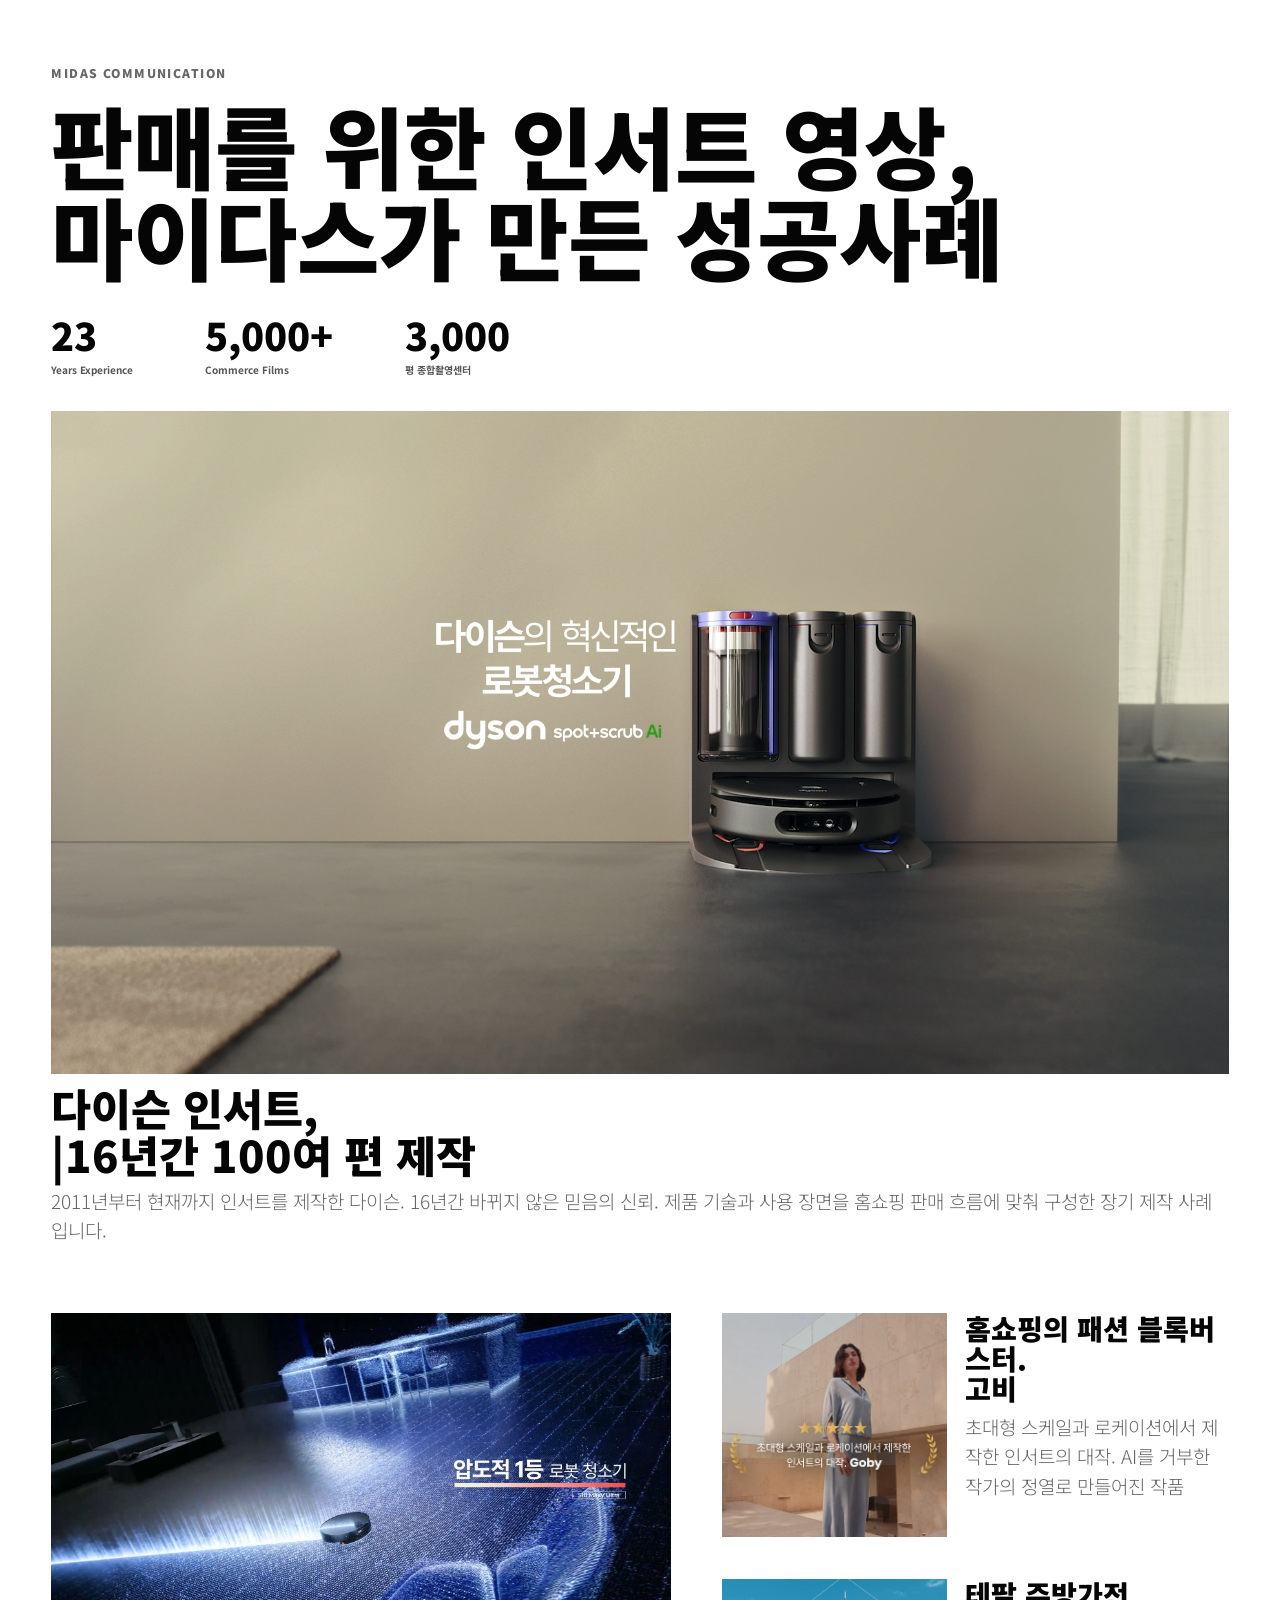
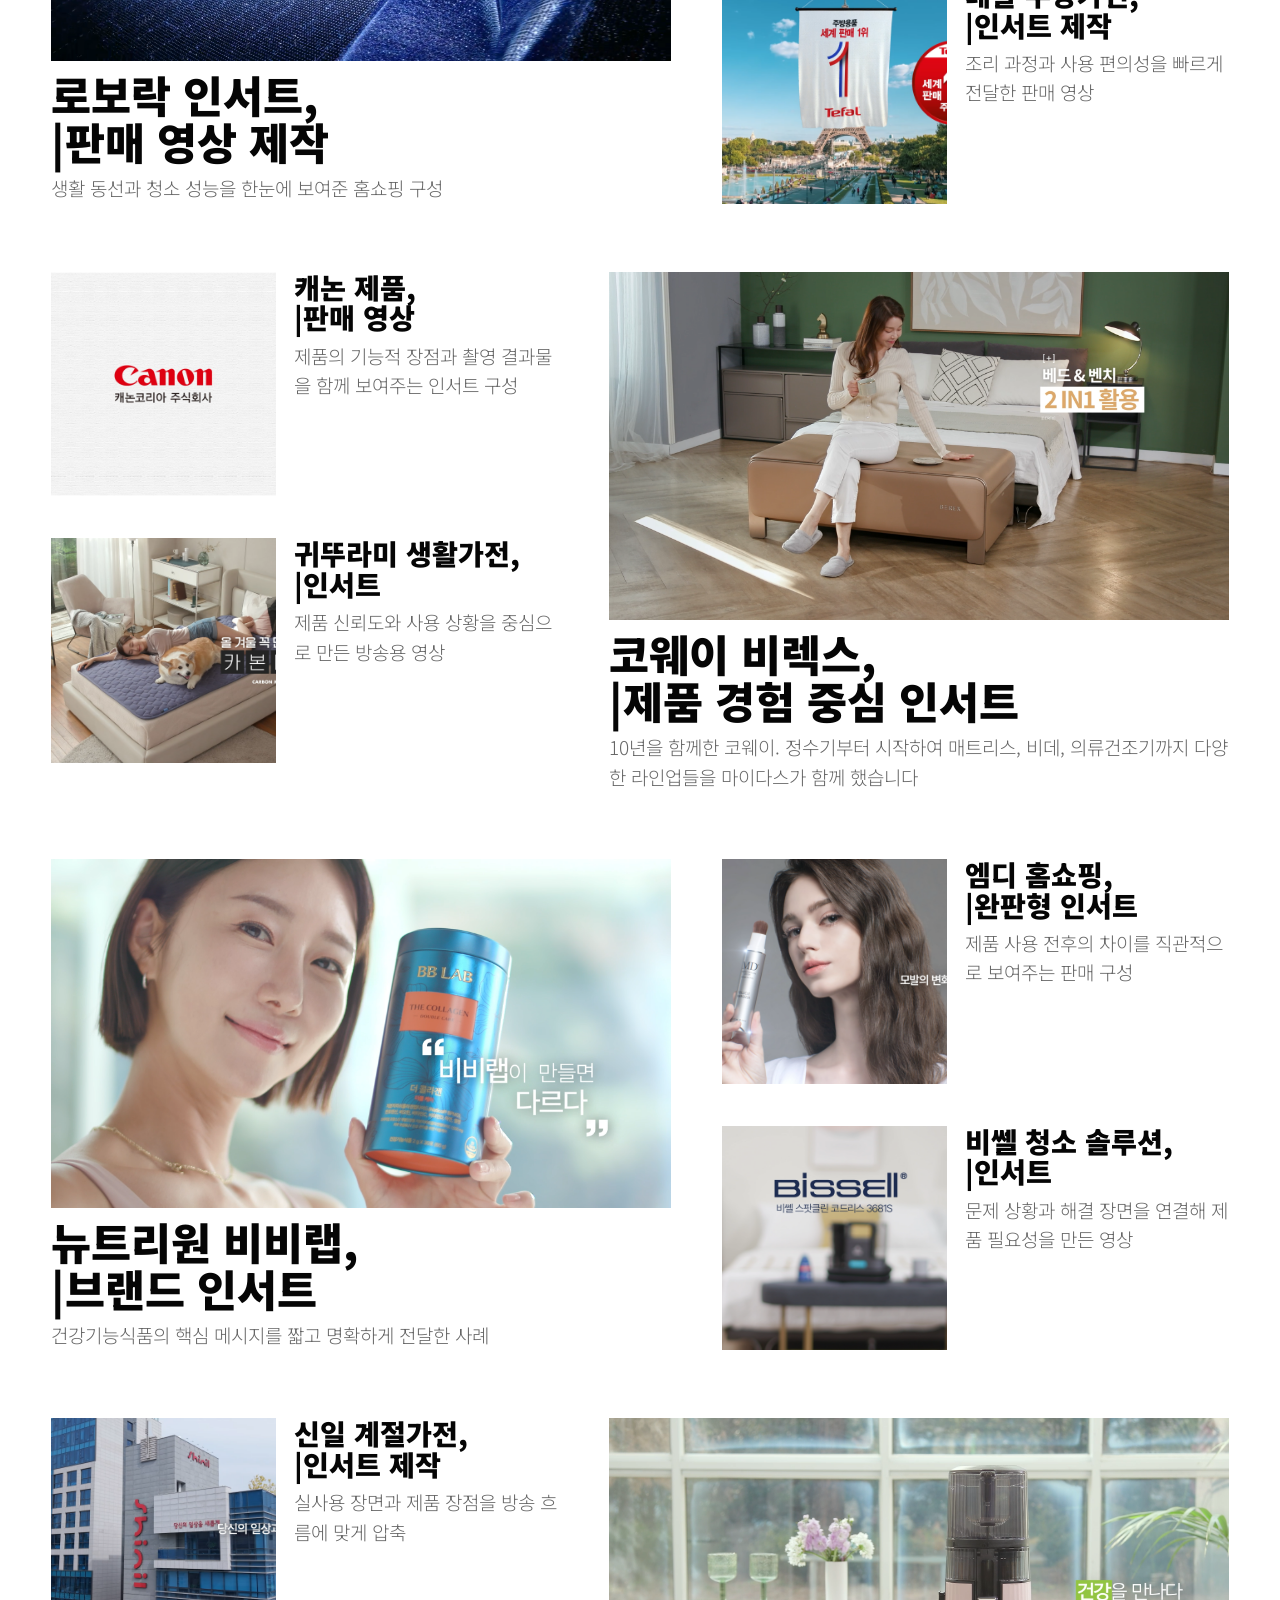
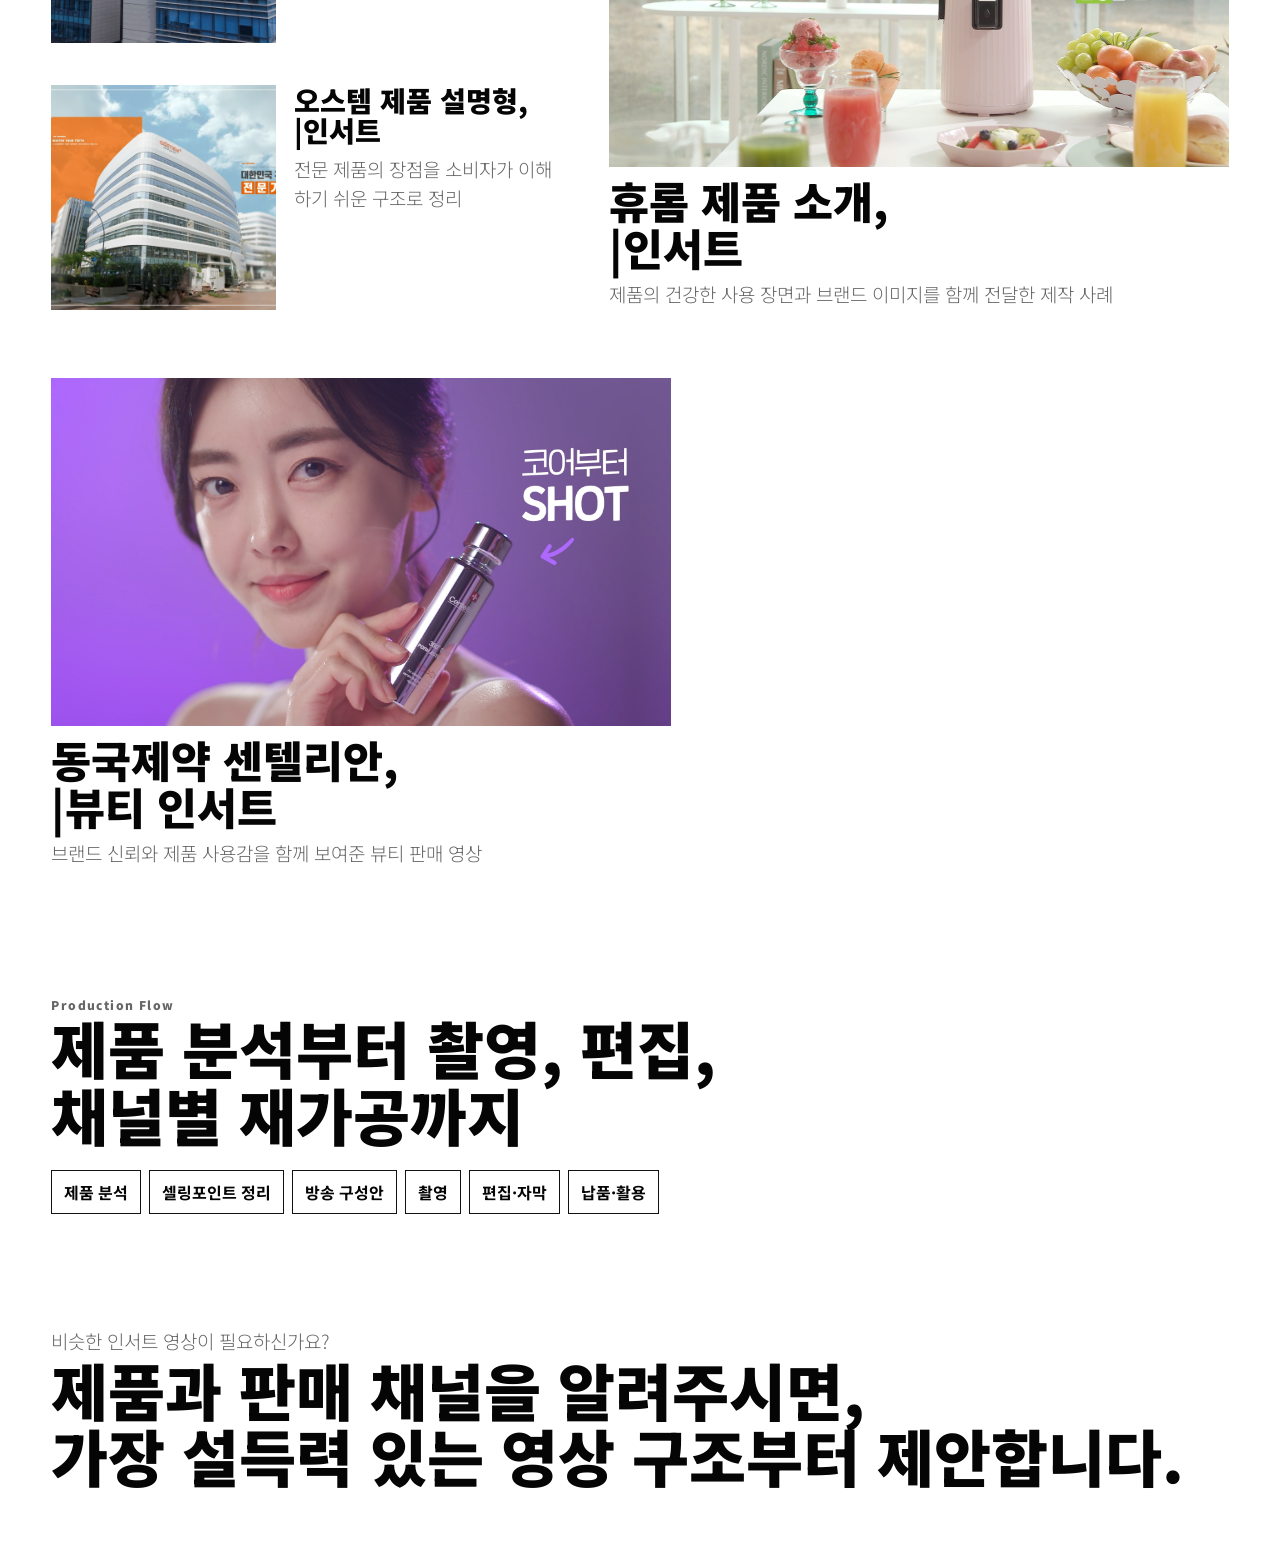
==== insert-success.html @ 815a032d "Update homepage from Google Sheets" ====
<!doctype html><html lang="ko"><head><meta charset="UTF-8"><meta name="viewport" content="width=device-width,initial-scale=1"><title>MIDAS Insert Success Cases</title><link rel="preconnect" href="https://fonts.googleapis.com"><link rel="preconnect" href="https://fonts.gstatic.com" crossorigin><link href="https://fonts.googleapis.com/css2?family=Noto+Sans+KR:wght@300;500;700;900&display=swap" rel="stylesheet"><style>*{box-sizing:border-box}body{margin:0;background:#fff;color:#050505;font-family:'Noto Sans KR',Arial,sans-serif}a{color:inherit;text-decoration:none}.hero{padding:56px 4vw 34px}.hero p,.eyebrow{font-weight:900;font-size:12px;letter-spacing:.12em}.hero h1{font-size:clamp(34px,7vw,92px);line-height:1.02;margin:16px 0 26px;font-weight:900}.stats{display:flex;gap:clamp(18px,6vw,72px);white-space:nowrap}.stats b{font-size:clamp(18px,4vw,38px);font-weight:900}.stats span{display:block;font-size:10px;font-weight:700;color:#555}.case-feature,.works-grid{padding:0 4vw}.editorial-row{display:grid;grid-template-columns:minmax(0,1.1fr) minmax(260px,.9fr);gap:clamp(22px,4vw,62px);align-items:start;margin:clamp(28px,5vw,58px) 0}.editorial-row:nth-child(even){grid-template-columns:minmax(260px,.9fr) minmax(0,1.1fr)}.editorial-row:nth-child(even)>.large-card{order:2}.stack-column{display:grid;gap:clamp(18px,2.5vw,34px)}.work-card{display:block;padding:0 0 10px;transition:.18s}.work-card:hover{background:#050505;color:#fff}.work-card:hover p{color:#bbb}figure{margin:0;overflow:hidden;background:#eee}.large-card figure{aspect-ratio:16/9}.small-card{display:grid;grid-template-columns:minmax(120px,.85fr) 1fr;gap:18px;align-items:start}.small-card figure{aspect-ratio:1/1}.work-card img{width:100%;height:100%;object-fit:cover;display:block}.caption{padding:10px 0 0}.small-card .caption{padding-top:0}h2{margin:0;font-size:clamp(24px,3.4vw,44px);line-height:1.08;font-weight:900}.small-card h2{font-size:clamp(20px,2.2vw,30px)}p{margin:8px 0 0;font-size:clamp(14px,1.5vw,19px);line-height:1.55;font-weight:300;color:#666}.process,.contact-cta{padding:52px 4vw}.process h2,.contact-cta h2{font-size:clamp(30px,5vw,62px)}.process div{display:flex;flex-wrap:wrap;gap:8px;margin-top:22px}.process span{border:1px solid #111;padding:9px 12px;font-weight:700}@media(max-width:760px){.hero{padding:38px 18px 24px}.stats{justify-content:space-between;gap:8px}.stats b{font-size:20px;text-align:center}.stats span{font-size:8px}.case-feature,.works-grid{padding:0 18px}.editorial-row,.editorial-row:nth-child(even){display:block;margin:24px 0}.editorial-row:nth-child(even)>.large-card{order:0}.stack-column{display:block}.work-card,.small-card{display:block;margin:0 0 24px;padding-bottom:0}.small-card figure,.large-card figure{aspect-ratio:16/9}.caption,.small-card .caption{padding:8px 0 0}.small-card h2,h2{font-size:24px}.process,.contact-cta{padding:36px 18px}}</style></head><body><header class="hero"><p>MIDAS COMMUNICATION</p><h1>판매를 위한 인서트 영상,<br>마이다스가 만든 성공사례</h1><div class="stats"><b>23<span>Years Experience</span></b><b>5,000+<span>Commerce Films</span></b><b>3,000<span>평 종합촬영센터</span></b></div></header><main><section class="case-feature"><a class="work-card large-card" href="https://www.youtube.com/watch?v=YJloBRVtW58" target="_blank" rel="noopener"><figure><img src="assets/img/insert/01-다이슨.png" alt="다이슨 인서트 성공사례"></figure><div class="caption"><h2>다이슨 인서트,<br>|16년간 100여 편 제작</h2><p>2011년부터 현재까지 인서트를 제작한 다이슨. 16년간 바뀌지 않은 믿음의 신뢰. 제품 기술과 사용 장면을 홈쇼핑 판매 흐름에 맞춰 구성한 장기 제작 사례입니다.</p></div></a></section><section class="works-grid"><section class="editorial-row"><a class="work-card large-card" href="https://www.youtube.com/watch?v=VkXqY6FxQPs" target="_blank" rel="noopener"><figure><img src="assets/img/insert/02-로보락.png" alt="로보락 인서트 성공사례"></figure><div class="caption"><h2>로보락 인서트,<br>|판매 영상 제작</h2><p>생활 동선과 청소 성능을 한눈에 보여준 홈쇼핑 구성</p></div></a><div class="stack-column"><a class="work-card small-card" href="https://www.youtube.com/watch?v=ZAcKIKrOYzE" target="_blank" rel="noopener"><figure><img src="assets/img/insert/03-고비.png" alt="고비 인서트 성공사례"></figure><div class="caption"><h2>홈쇼핑의 패션 블록버스터.<br> 고비</h2><p>초대형 스케일과 로케이션에서 제작한 인서트의 대작. AI를 거부한 작가의 정열로 만들어진 작품</p></div></a><a class="work-card small-card" href="https://www.youtube.com/watch?v=VJdQchpLtYg" target="_blank" rel="noopener"><figure><img src="assets/img/insert/04-테팔.png" alt="테팔 인서트 성공사례"></figure><div class="caption"><h2>테팔 주방가전,<br>|인서트 제작</h2><p>조리 과정과 사용 편의성을 빠르게 전달한 판매 영상</p></div></a></div></section><section class="editorial-row"><a class="work-card large-card" href="https://www.youtube.com/watch?v=bI1KoRubVqc" target="_blank" rel="noopener"><figure><img src="assets/img/insert/03-코웨이-비렉스.png" alt="코웨이 비렉스 인서트 성공사례"></figure><div class="caption"><h2>코웨이 비렉스,<br>|제품 경험 중심 인서트</h2><p>10년을 함께한 코웨이. 정수기부터 시작하여 매트리스, 비데, 의류건조기까지 다양한 라인업들을 마이다스가 함께 했습니다</p></div></a><div class="stack-column"><a class="work-card small-card" href="https://www.youtube.com/watch?v=8kF6odmtlQk" target="_blank" rel="noopener"><figure><img src="assets/img/insert/06-캐논.png" alt="캐논 인서트 성공사례"></figure><div class="caption"><h2>캐논 제품,<br>|판매 영상</h2><p>제품의 기능적 장점과 촬영 결과물을 함께 보여주는 인서트 구성</p></div></a><a class="work-card small-card" href="https://www.youtube.com/watch?v=P6BZHz0Z4r8" target="_blank" rel="noopener"><figure><img src="assets/img/insert/07-귀뚜라미.png" alt="귀뚜라미 인서트 성공사례"></figure><div class="caption"><h2>귀뚜라미 생활가전,<br>|인서트</h2><p>제품 신뢰도와 사용 상황을 중심으로 만든 방송용 영상</p></div></a></div></section><section class="editorial-row"><a class="work-card large-card" href="https://www.youtube.com/watch?v=Me5SKtn4d7Q" target="_blank" rel="noopener"><figure><img src="assets/img/insert/08-뉴트리원-비비랩.png" alt="뉴트리원 비비랩 인서트 성공사례"></figure><div class="caption"><h2>뉴트리원 비비랩,<br>|브랜드 인서트</h2><p>건강기능식품의 핵심 메시지를 짧고 명확하게 전달한 사례</p></div></a><div class="stack-column"><a class="work-card small-card" href="https://www.youtube.com/watch?v=_7g2HPHQSF0" target="_blank" rel="noopener"><figure><img src="assets/img/insert/09-엠디.png" alt="엠디 인서트 성공사례"></figure><div class="caption"><h2>엠디 홈쇼핑,<br>|완판형 인서트</h2><p>제품 사용 전후의 차이를 직관적으로 보여주는 판매 구성</p></div></a><a class="work-card small-card" href="https://www.youtube.com/watch?v=5ABR43fQeGI" target="_blank" rel="noopener"><figure><img src="assets/img/insert/10-비쎌.png" alt="비쎌 인서트 성공사례"></figure><div class="caption"><h2>비쎌 청소 솔루션,<br>|인서트</h2><p>문제 상황과 해결 장면을 연결해 제품 필요성을 만든 영상</p></div></a></div></section><section class="editorial-row"><a class="work-card large-card" href="https://www.youtube.com/watch?v=Prb7M-NFYwU" target="_blank" rel="noopener"><figure><img src="assets/img/insert/11-휴롬.png" alt="휴롬 인서트 성공사례"></figure><div class="caption"><h2>휴롬 제품 소개,<br>|인서트</h2><p>제품의 건강한 사용 장면과 브랜드 이미지를 함께 전달한 제작 사례</p></div></a><div class="stack-column"><a class="work-card small-card" href="https://www.youtube.com/watch?v=uvN6dx4Ad9w" target="_blank" rel="noopener"><figure><img src="assets/img/insert/12-신일.png" alt="신일 인서트 성공사례"></figure><div class="caption"><h2>신일 계절가전,<br>|인서트 제작</h2><p>실사용 장면과 제품 장점을 방송 흐름에 맞게 압축</p></div></a><a class="work-card small-card" href="https://www.youtube.com/watch?v=EaPGOPDnOjQ" target="_blank" rel="noopener"><figure><img src="assets/img/insert/13-오스템.png" alt="오스템 인서트 성공사례"></figure><div class="caption"><h2>오스템 제품 설명형,<br>|인서트</h2><p>전문 제품의 장점을 소비자가 이해하기 쉬운 구조로 정리</p></div></a></div></section><section class="editorial-row"><a class="work-card large-card" href="https://www.youtube.com/watch?v=bz98h67059M" target="_blank" rel="noopener"><figure><img src="assets/img/insert/14-동국제약-센텔리안.png" alt="동국제약 센텔리안 인서트 성공사례"></figure><div class="caption"><h2>동국제약 센텔리안,<br>|뷰티 인서트</h2><p>브랜드 신뢰와 제품 사용감을 함께 보여준 뷰티 판매 영상</p></div></a><div class="stack-column"></div></section></section><section class="process"><p class="eyebrow">Production Flow</p><h2>제품 분석부터 촬영, 편집,<br>채널별 재가공까지</h2><div><span>제품 분석</span><span>셀링포인트 정리</span><span>방송 구성안</span><span>촬영</span><span>편집·자막</span><span>납품·활용</span></div></section><section class="contact-cta"><p>비슷한 인서트 영상이 필요하신가요?</p><h2>제품과 판매 채널을 알려주시면,<br>가장 설득력 있는 영상 구조부터 제안합니다.</h2></section></main></body></html>
<!-- sheet-published 2026-06-17T03:00:28.230Z -->
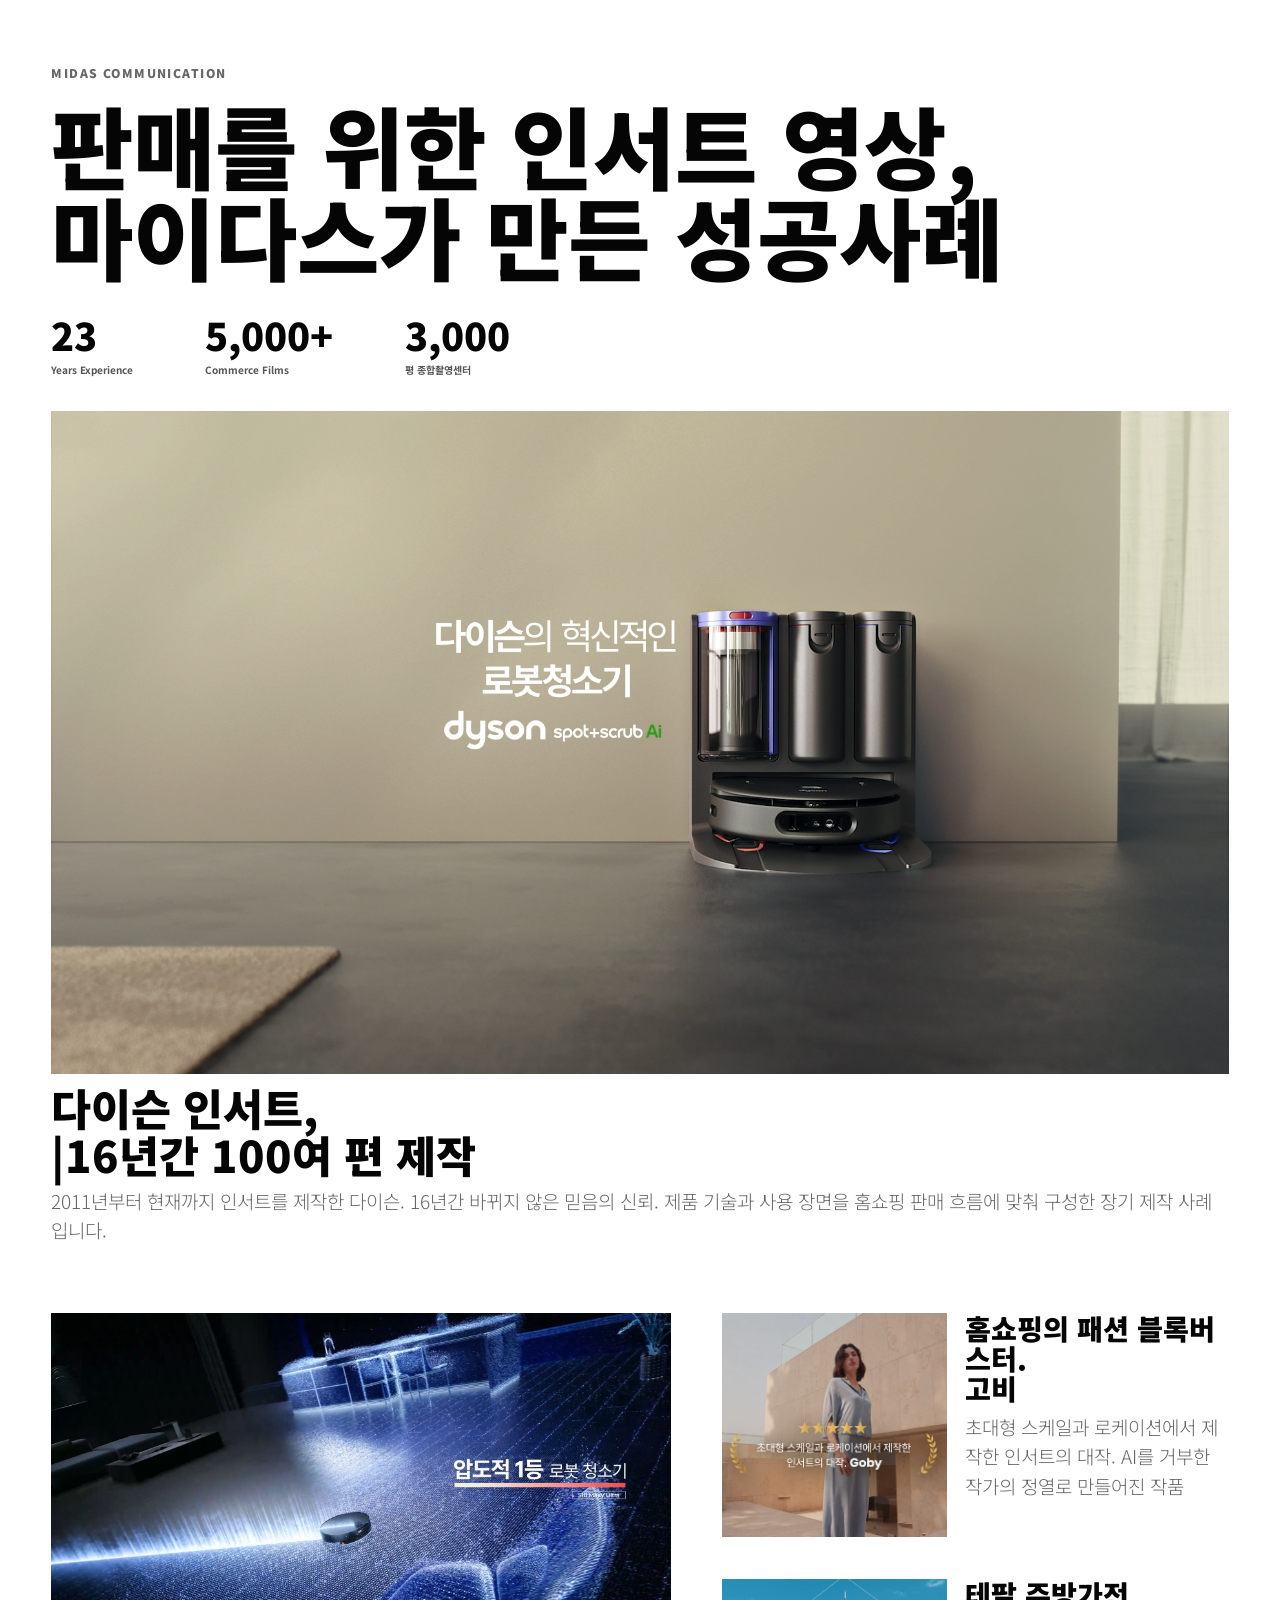
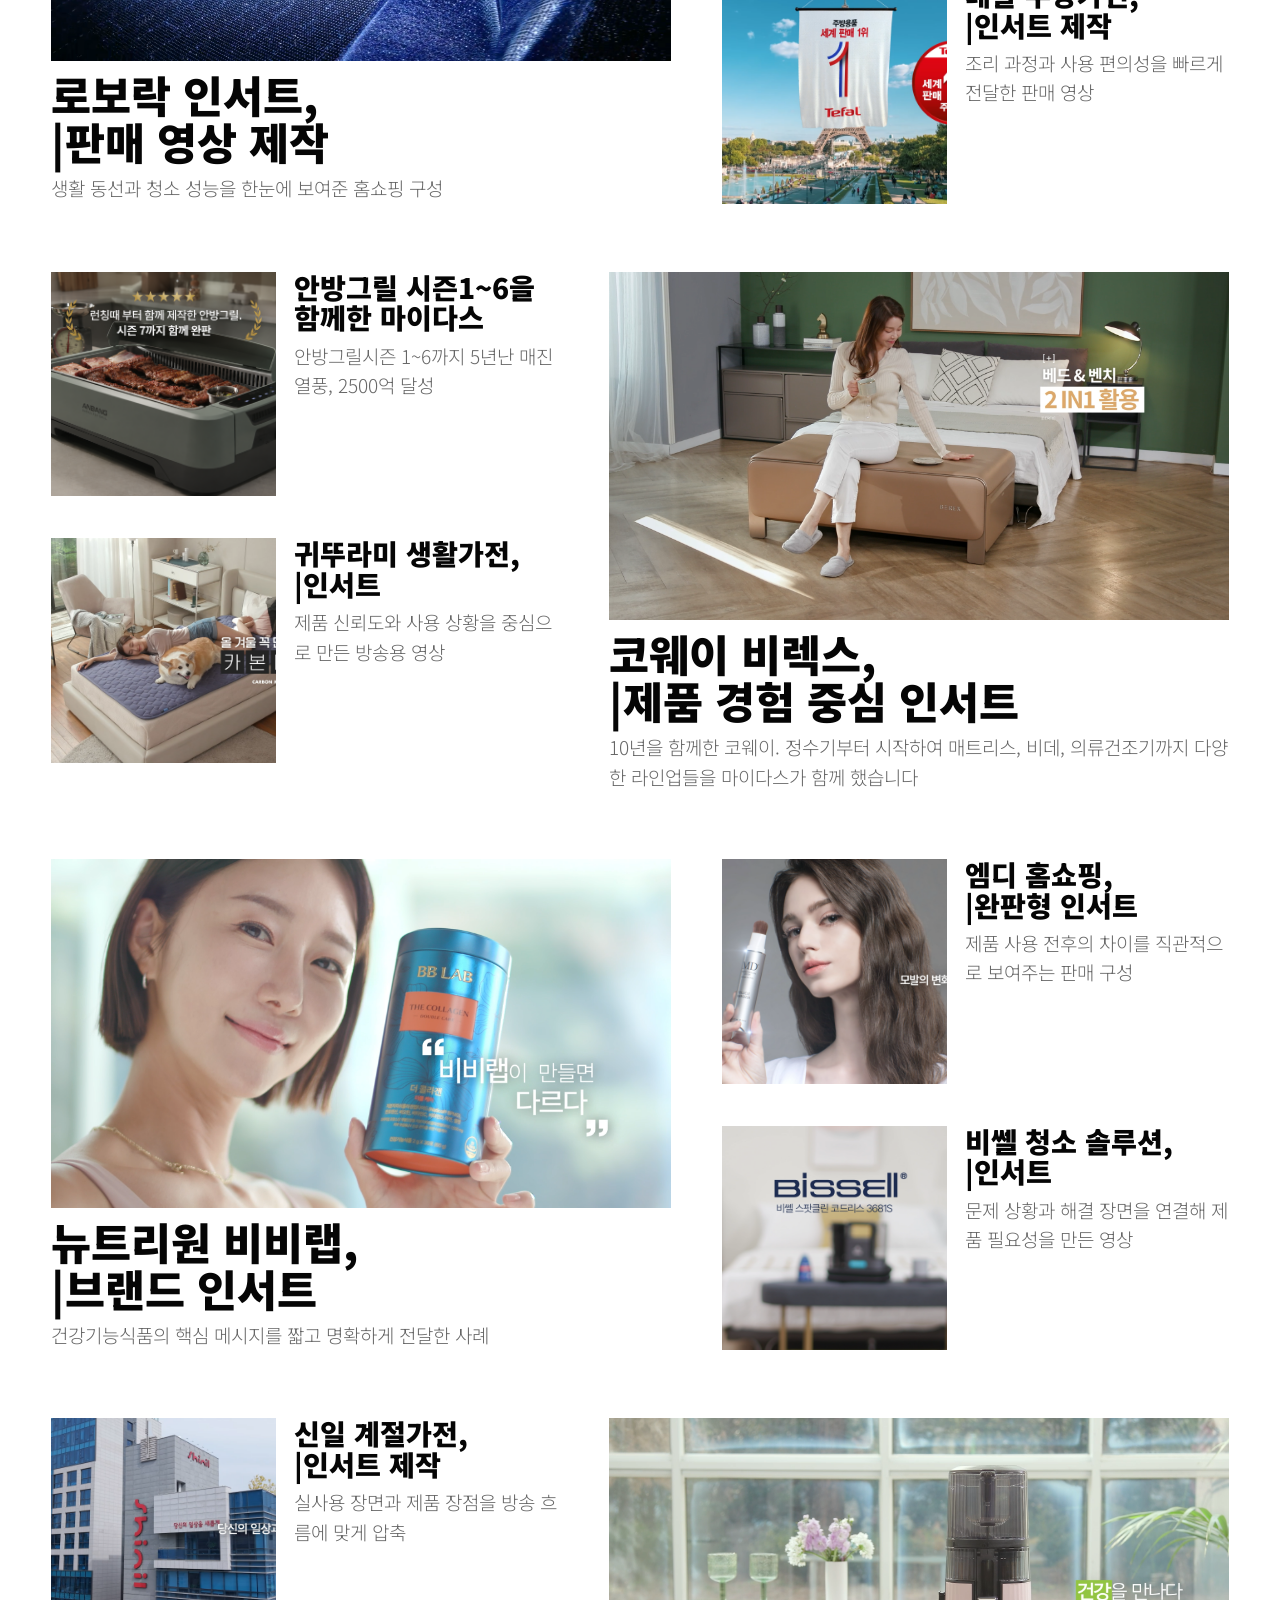
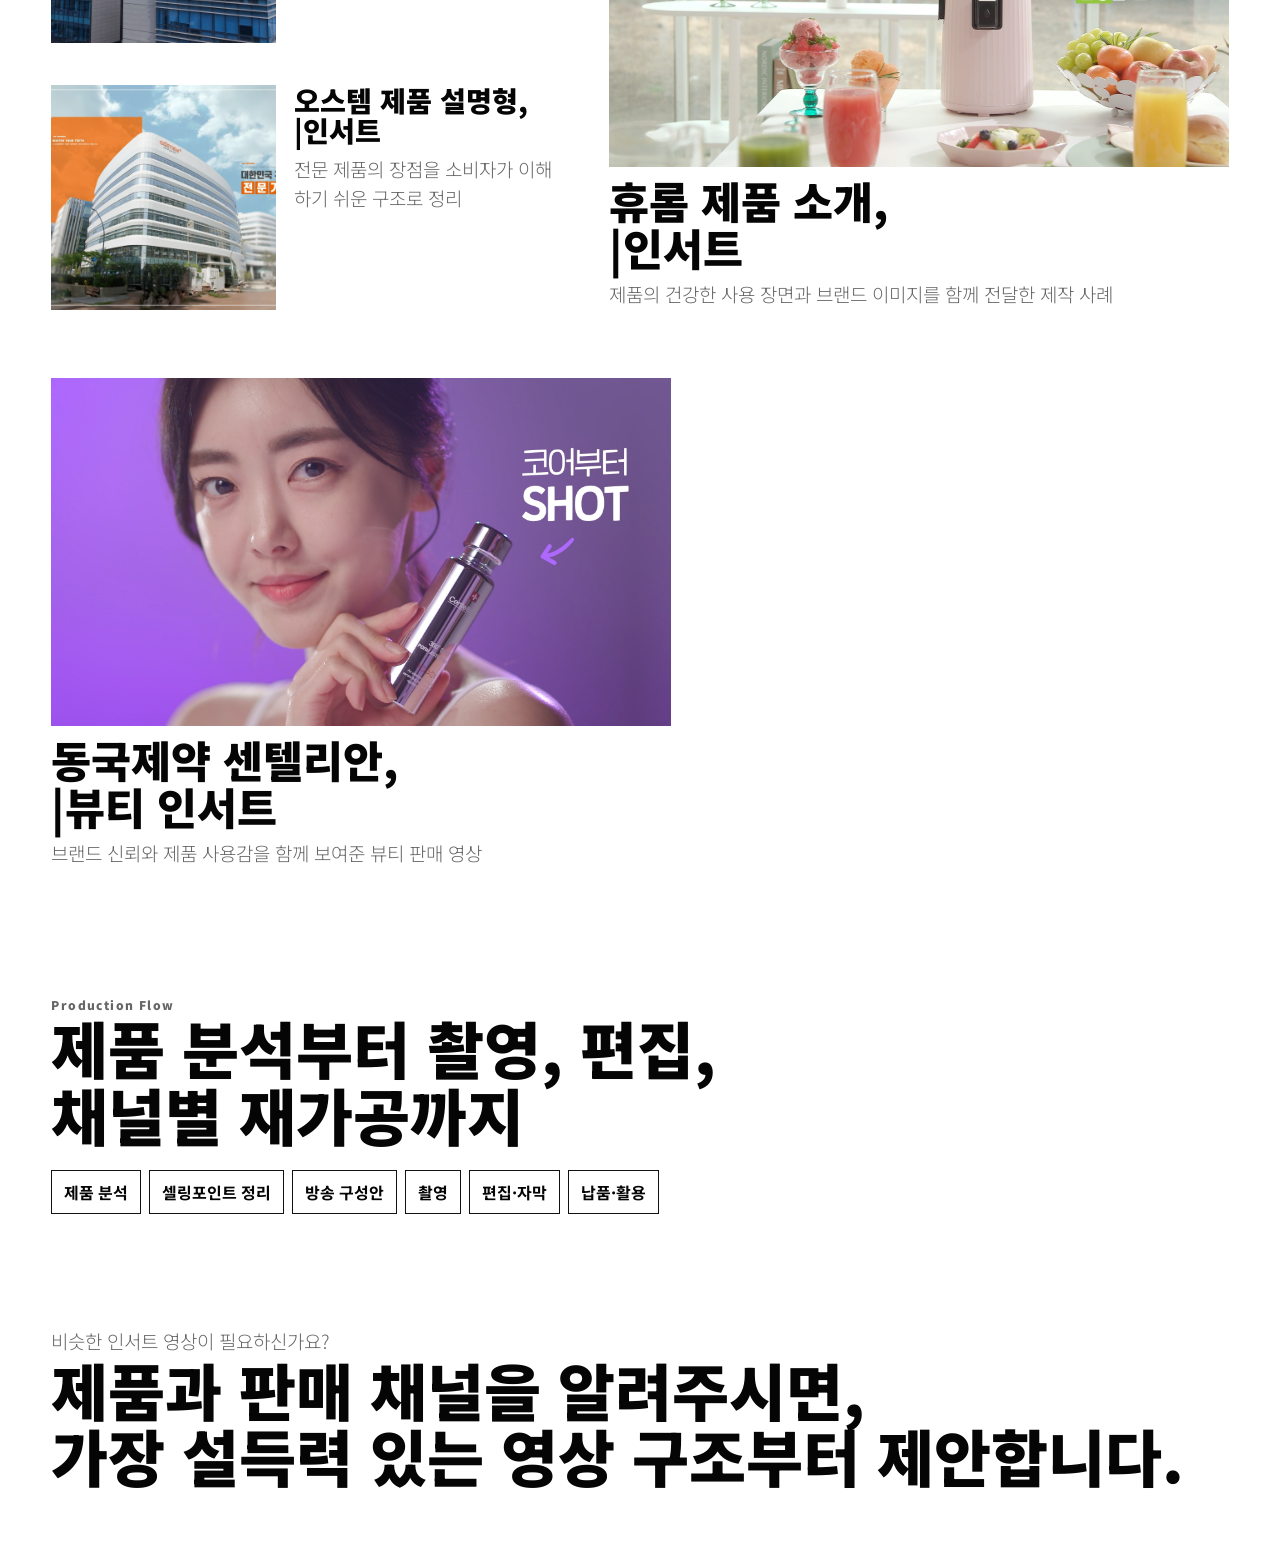
==== commit 1c1281b3: "Update homepage from Google Sheets" ====
--- a/insert-success.html
+++ b/insert-success.html
@@ -1,2 +1,2 @@
-<!doctype html><html lang="ko"><head><meta charset="UTF-8"><meta name="viewport" content="width=device-width,initial-scale=1"><title>MIDAS Insert Success Cases</title><link rel="preconnect" href="https://fonts.googleapis.com"><link rel="preconnect" href="https://fonts.gstatic.com" crossorigin><link href="https://fonts.googleapis.com/css2?family=Noto+Sans+KR:wght@300;500;700;900&display=swap" rel="stylesheet"><style>*{box-sizing:border-box}body{margin:0;background:#fff;color:#050505;font-family:'Noto Sans KR',Arial,sans-serif}a{color:inherit;text-decoration:none}.hero{padding:56px 4vw 34px}.hero p,.eyebrow{font-weight:900;font-size:12px;letter-spacing:.12em}.hero h1{font-size:clamp(34px,7vw,92px);line-height:1.02;margin:16px 0 26px;font-weight:900}.stats{display:flex;gap:clamp(18px,6vw,72px);white-space:nowrap}.stats b{font-size:clamp(18px,4vw,38px);font-weight:900}.stats span{display:block;font-size:10px;font-weight:700;color:#555}.case-feature,.works-grid{padding:0 4vw}.editorial-row{display:grid;grid-template-columns:minmax(0,1.1fr) minmax(260px,.9fr);gap:clamp(22px,4vw,62px);align-items:start;margin:clamp(28px,5vw,58px) 0}.editorial-row:nth-child(even){grid-template-columns:minmax(260px,.9fr) minmax(0,1.1fr)}.editorial-row:nth-child(even)>.large-card{order:2}.stack-column{display:grid;gap:clamp(18px,2.5vw,34px)}.work-card{display:block;padding:0 0 10px;transition:.18s}.work-card:hover{background:#050505;color:#fff}.work-card:hover p{color:#bbb}figure{margin:0;overflow:hidden;background:#eee}.large-card figure{aspect-ratio:16/9}.small-card{display:grid;grid-template-columns:minmax(120px,.85fr) 1fr;gap:18px;align-items:start}.small-card figure{aspect-ratio:1/1}.work-card img{width:100%;height:100%;object-fit:cover;display:block}.caption{padding:10px 0 0}.small-card .caption{padding-top:0}h2{margin:0;font-size:clamp(24px,3.4vw,44px);line-height:1.08;font-weight:900}.small-card h2{font-size:clamp(20px,2.2vw,30px)}p{margin:8px 0 0;font-size:clamp(14px,1.5vw,19px);line-height:1.55;font-weight:300;color:#666}.process,.contact-cta{padding:52px 4vw}.process h2,.contact-cta h2{font-size:clamp(30px,5vw,62px)}.process div{display:flex;flex-wrap:wrap;gap:8px;margin-top:22px}.process span{border:1px solid #111;padding:9px 12px;font-weight:700}@media(max-width:760px){.hero{padding:38px 18px 24px}.stats{justify-content:space-between;gap:8px}.stats b{font-size:20px;text-align:center}.stats span{font-size:8px}.case-feature,.works-grid{padding:0 18px}.editorial-row,.editorial-row:nth-child(even){display:block;margin:24px 0}.editorial-row:nth-child(even)>.large-card{order:0}.stack-column{display:block}.work-card,.small-card{display:block;margin:0 0 24px;padding-bottom:0}.small-card figure,.large-card figure{aspect-ratio:16/9}.caption,.small-card .caption{padding:8px 0 0}.small-card h2,h2{font-size:24px}.process,.contact-cta{padding:36px 18px}}</style></head><body><header class="hero"><p>MIDAS COMMUNICATION</p><h1>판매를 위한 인서트 영상,<br>마이다스가 만든 성공사례</h1><div class="stats"><b>23<span>Years Experience</span></b><b>5,000+<span>Commerce Films</span></b><b>3,000<span>평 종합촬영센터</span></b></div></header><main><section class="case-feature"><a class="work-card large-card" href="https://www.youtube.com/watch?v=YJloBRVtW58" target="_blank" rel="noopener"><figure><img src="assets/img/insert/01-다이슨.png" alt="다이슨 인서트 성공사례"></figure><div class="caption"><h2>다이슨 인서트,<br>|16년간 100여 편 제작</h2><p>2011년부터 현재까지 인서트를 제작한 다이슨. 16년간 바뀌지 않은 믿음의 신뢰. 제품 기술과 사용 장면을 홈쇼핑 판매 흐름에 맞춰 구성한 장기 제작 사례입니다.</p></div></a></section><section class="works-grid"><section class="editorial-row"><a class="work-card large-card" href="https://www.youtube.com/watch?v=VkXqY6FxQPs" target="_blank" rel="noopener"><figure><img src="assets/img/insert/02-로보락.png" alt="로보락 인서트 성공사례"></figure><div class="caption"><h2>로보락 인서트,<br>|판매 영상 제작</h2><p>생활 동선과 청소 성능을 한눈에 보여준 홈쇼핑 구성</p></div></a><div class="stack-column"><a class="work-card small-card" href="https://www.youtube.com/watch?v=ZAcKIKrOYzE" target="_blank" rel="noopener"><figure><img src="assets/img/insert/03-고비.png" alt="고비 인서트 성공사례"></figure><div class="caption"><h2>홈쇼핑의 패션 블록버스터.<br> 고비</h2><p>초대형 스케일과 로케이션에서 제작한 인서트의 대작. AI를 거부한 작가의 정열로 만들어진 작품</p></div></a><a class="work-card small-card" href="https://www.youtube.com/watch?v=VJdQchpLtYg" target="_blank" rel="noopener"><figure><img src="assets/img/insert/04-테팔.png" alt="테팔 인서트 성공사례"></figure><div class="caption"><h2>테팔 주방가전,<br>|인서트 제작</h2><p>조리 과정과 사용 편의성을 빠르게 전달한 판매 영상</p></div></a></div></section><section class="editorial-row"><a class="work-card large-card" href="https://www.youtube.com/watch?v=bI1KoRubVqc" target="_blank" rel="noopener"><figure><img src="assets/img/insert/03-코웨이-비렉스.png" alt="코웨이 비렉스 인서트 성공사례"></figure><div class="caption"><h2>코웨이 비렉스,<br>|제품 경험 중심 인서트</h2><p>10년을 함께한 코웨이. 정수기부터 시작하여 매트리스, 비데, 의류건조기까지 다양한 라인업들을 마이다스가 함께 했습니다</p></div></a><div class="stack-column"><a class="work-card small-card" href="https://www.youtube.com/watch?v=8kF6odmtlQk" target="_blank" rel="noopener"><figure><img src="assets/img/insert/06-캐논.png" alt="캐논 인서트 성공사례"></figure><div class="caption"><h2>캐논 제품,<br>|판매 영상</h2><p>제품의 기능적 장점과 촬영 결과물을 함께 보여주는 인서트 구성</p></div></a><a class="work-card small-card" href="https://www.youtube.com/watch?v=P6BZHz0Z4r8" target="_blank" rel="noopener"><figure><img src="assets/img/insert/07-귀뚜라미.png" alt="귀뚜라미 인서트 성공사례"></figure><div class="caption"><h2>귀뚜라미 생활가전,<br>|인서트</h2><p>제품 신뢰도와 사용 상황을 중심으로 만든 방송용 영상</p></div></a></div></section><section class="editorial-row"><a class="work-card large-card" href="https://www.youtube.com/watch?v=Me5SKtn4d7Q" target="_blank" rel="noopener"><figure><img src="assets/img/insert/08-뉴트리원-비비랩.png" alt="뉴트리원 비비랩 인서트 성공사례"></figure><div class="caption"><h2>뉴트리원 비비랩,<br>|브랜드 인서트</h2><p>건강기능식품의 핵심 메시지를 짧고 명확하게 전달한 사례</p></div></a><div class="stack-column"><a class="work-card small-card" href="https://www.youtube.com/watch?v=_7g2HPHQSF0" target="_blank" rel="noopener"><figure><img src="assets/img/insert/09-엠디.png" alt="엠디 인서트 성공사례"></figure><div class="caption"><h2>엠디 홈쇼핑,<br>|완판형 인서트</h2><p>제품 사용 전후의 차이를 직관적으로 보여주는 판매 구성</p></div></a><a class="work-card small-card" href="https://www.youtube.com/watch?v=5ABR43fQeGI" target="_blank" rel="noopener"><figure><img src="assets/img/insert/10-비쎌.png" alt="비쎌 인서트 성공사례"></figure><div class="caption"><h2>비쎌 청소 솔루션,<br>|인서트</h2><p>문제 상황과 해결 장면을 연결해 제품 필요성을 만든 영상</p></div></a></div></section><section class="editorial-row"><a class="work-card large-card" href="https://www.youtube.com/watch?v=Prb7M-NFYwU" target="_blank" rel="noopener"><figure><img src="assets/img/insert/11-휴롬.png" alt="휴롬 인서트 성공사례"></figure><div class="caption"><h2>휴롬 제품 소개,<br>|인서트</h2><p>제품의 건강한 사용 장면과 브랜드 이미지를 함께 전달한 제작 사례</p></div></a><div class="stack-column"><a class="work-card small-card" href="https://www.youtube.com/watch?v=uvN6dx4Ad9w" target="_blank" rel="noopener"><figure><img src="assets/img/insert/12-신일.png" alt="신일 인서트 성공사례"></figure><div class="caption"><h2>신일 계절가전,<br>|인서트 제작</h2><p>실사용 장면과 제품 장점을 방송 흐름에 맞게 압축</p></div></a><a class="work-card small-card" href="https://www.youtube.com/watch?v=EaPGOPDnOjQ" target="_blank" rel="noopener"><figure><img src="assets/img/insert/13-오스템.png" alt="오스템 인서트 성공사례"></figure><div class="caption"><h2>오스템 제품 설명형,<br>|인서트</h2><p>전문 제품의 장점을 소비자가 이해하기 쉬운 구조로 정리</p></div></a></div></section><section class="editorial-row"><a class="work-card large-card" href="https://www.youtube.com/watch?v=bz98h67059M" target="_blank" rel="noopener"><figure><img src="assets/img/insert/14-동국제약-센텔리안.png" alt="동국제약 센텔리안 인서트 성공사례"></figure><div class="caption"><h2>동국제약 센텔리안,<br>|뷰티 인서트</h2><p>브랜드 신뢰와 제품 사용감을 함께 보여준 뷰티 판매 영상</p></div></a><div class="stack-column"></div></section></section><section class="process"><p class="eyebrow">Production Flow</p><h2>제품 분석부터 촬영, 편집,<br>채널별 재가공까지</h2><div><span>제품 분석</span><span>셀링포인트 정리</span><span>방송 구성안</span><span>촬영</span><span>편집·자막</span><span>납품·활용</span></div></section><section class="contact-cta"><p>비슷한 인서트 영상이 필요하신가요?</p><h2>제품과 판매 채널을 알려주시면,<br>가장 설득력 있는 영상 구조부터 제안합니다.</h2></section></main></body></html>
-<!-- sheet-published 2026-06-17T03:00:28.230Z -->+<!doctype html><html lang="ko"><head><meta charset="UTF-8"><meta name="viewport" content="width=device-width,initial-scale=1"><title>MIDAS Insert Success Cases</title><link rel="preconnect" href="https://fonts.googleapis.com"><link rel="preconnect" href="https://fonts.gstatic.com" crossorigin><link href="https://fonts.googleapis.com/css2?family=Noto+Sans+KR:wght@300;500;700;900&display=swap" rel="stylesheet"><style>*{box-sizing:border-box}body{margin:0;background:#fff;color:#050505;font-family:'Noto Sans KR',Arial,sans-serif}a{color:inherit;text-decoration:none}.hero{padding:56px 4vw 34px}.hero p,.eyebrow{font-weight:900;font-size:12px;letter-spacing:.12em}.hero h1{font-size:clamp(34px,7vw,92px);line-height:1.02;margin:16px 0 26px;font-weight:900}.stats{display:flex;gap:clamp(18px,6vw,72px);white-space:nowrap}.stats b{font-size:clamp(18px,4vw,38px);font-weight:900}.stats span{display:block;font-size:10px;font-weight:700;color:#555}.case-feature,.works-grid{padding:0 4vw}.editorial-row{display:grid;grid-template-columns:minmax(0,1.1fr) minmax(260px,.9fr);gap:clamp(22px,4vw,62px);align-items:start;margin:clamp(28px,5vw,58px) 0}.editorial-row:nth-child(even){grid-template-columns:minmax(260px,.9fr) minmax(0,1.1fr)}.editorial-row:nth-child(even)>.large-card{order:2}.stack-column{display:grid;gap:clamp(18px,2.5vw,34px)}.work-card{display:block;padding:0 0 10px;transition:.18s}.work-card:hover{background:#050505;color:#fff}.work-card:hover p{color:#bbb}figure{margin:0;overflow:hidden;background:#eee}.large-card figure{aspect-ratio:16/9}.small-card{display:grid;grid-template-columns:minmax(120px,.85fr) 1fr;gap:18px;align-items:start}.small-card figure{aspect-ratio:1/1}.work-card img{width:100%;height:100%;object-fit:cover;display:block}.caption{padding:10px 0 0}.small-card .caption{padding-top:0}h2{margin:0;font-size:clamp(24px,3.4vw,44px);line-height:1.08;font-weight:900}.small-card h2{font-size:clamp(20px,2.2vw,30px)}p{margin:8px 0 0;font-size:clamp(14px,1.5vw,19px);line-height:1.55;font-weight:300;color:#666}.process,.contact-cta{padding:52px 4vw}.process h2,.contact-cta h2{font-size:clamp(30px,5vw,62px)}.process div{display:flex;flex-wrap:wrap;gap:8px;margin-top:22px}.process span{border:1px solid #111;padding:9px 12px;font-weight:700}@media(max-width:760px){.hero{padding:38px 18px 24px}.stats{justify-content:space-between;gap:8px}.stats b{font-size:20px;text-align:center}.stats span{font-size:8px}.case-feature,.works-grid{padding:0 18px}.editorial-row,.editorial-row:nth-child(even){display:block;margin:24px 0}.editorial-row:nth-child(even)>.large-card{order:0}.stack-column{display:block}.work-card,.small-card{display:block;margin:0 0 24px;padding-bottom:0}.small-card figure,.large-card figure{aspect-ratio:16/9}.caption,.small-card .caption{padding:8px 0 0}.small-card h2,h2{font-size:24px}.process,.contact-cta{padding:36px 18px}}</style></head><body><header class="hero"><p>MIDAS COMMUNICATION</p><h1>판매를 위한 인서트 영상,<br>마이다스가 만든 성공사례</h1><div class="stats"><b>23<span>Years Experience</span></b><b>5,000+<span>Commerce Films</span></b><b>3,000<span>평 종합촬영센터</span></b></div></header><main><section class="case-feature"><a class="work-card large-card" href="https://www.youtube.com/watch?v=YJloBRVtW58" target="_blank" rel="noopener"><figure><img src="assets/img/insert/01-다이슨.png" alt="다이슨 인서트 성공사례"></figure><div class="caption"><h2>다이슨 인서트,<br>|16년간 100여 편 제작</h2><p>2011년부터 현재까지 인서트를 제작한 다이슨. 16년간 바뀌지 않은 믿음의 신뢰. 제품 기술과 사용 장면을 홈쇼핑 판매 흐름에 맞춰 구성한 장기 제작 사례입니다.</p></div></a></section><section class="works-grid"><section class="editorial-row"><a class="work-card large-card" href="https://www.youtube.com/watch?v=VkXqY6FxQPs" target="_blank" rel="noopener"><figure><img src="assets/img/insert/02-로보락.png" alt="로보락 인서트 성공사례"></figure><div class="caption"><h2>로보락 인서트,<br>|판매 영상 제작</h2><p>생활 동선과 청소 성능을 한눈에 보여준 홈쇼핑 구성</p></div></a><div class="stack-column"><a class="work-card small-card" href="https://www.youtube.com/watch?v=ZAcKIKrOYzE" target="_blank" rel="noopener"><figure><img src="assets/img/insert/03-고비.png" alt="고비 인서트 성공사례"></figure><div class="caption"><h2>홈쇼핑의 패션 블록버스터.<br> 고비</h2><p>초대형 스케일과 로케이션에서 제작한 인서트의 대작. AI를 거부한 작가의 정열로 만들어진 작품</p></div></a><a class="work-card small-card" href="https://www.youtube.com/watch?v=VJdQchpLtYg" target="_blank" rel="noopener"><figure><img src="assets/img/insert/04-테팔.png" alt="테팔 인서트 성공사례"></figure><div class="caption"><h2>테팔 주방가전,<br>|인서트 제작</h2><p>조리 과정과 사용 편의성을 빠르게 전달한 판매 영상</p></div></a></div></section><section class="editorial-row"><a class="work-card large-card" href="https://www.youtube.com/watch?v=bI1KoRubVqc" target="_blank" rel="noopener"><figure><img src="assets/img/insert/03-코웨이-비렉스.png" alt="코웨이 비렉스 인서트 성공사례"></figure><div class="caption"><h2>코웨이 비렉스,<br>|제품 경험 중심 인서트</h2><p>10년을 함께한 코웨이. 정수기부터 시작하여 매트리스, 비데, 의류건조기까지 다양한 라인업들을 마이다스가 함께 했습니다</p></div></a><div class="stack-column"><a class="work-card small-card" href="https://www.youtube.com/watch?v=8kF6odmtlQk" target="_blank" rel="noopener"><figure><img src="assets/img/insert/06-안방그릴.png" alt="안방그릴 인서트 성공사례"></figure><div class="caption"><h2>안방그릴 시즌1~6을 함께한 마이다스</h2><p>안방그릴시즌 1~6까지 5년난 매진열풍, 2500억 달성</p></div></a><a class="work-card small-card" href="https://www.youtube.com/watch?v=P6BZHz0Z4r8" target="_blank" rel="noopener"><figure><img src="assets/img/insert/07-귀뚜라미.png" alt="귀뚜라미 인서트 성공사례"></figure><div class="caption"><h2>귀뚜라미 생활가전,<br>|인서트</h2><p>제품 신뢰도와 사용 상황을 중심으로 만든 방송용 영상</p></div></a></div></section><section class="editorial-row"><a class="work-card large-card" href="https://www.youtube.com/watch?v=Me5SKtn4d7Q" target="_blank" rel="noopener"><figure><img src="assets/img/insert/08-뉴트리원-비비랩.png" alt="뉴트리원 비비랩 인서트 성공사례"></figure><div class="caption"><h2>뉴트리원 비비랩,<br>|브랜드 인서트</h2><p>건강기능식품의 핵심 메시지를 짧고 명확하게 전달한 사례</p></div></a><div class="stack-column"><a class="work-card small-card" href="https://www.youtube.com/watch?v=_7g2HPHQSF0" target="_blank" rel="noopener"><figure><img src="assets/img/insert/09-엠디.png" alt="엠디 인서트 성공사례"></figure><div class="caption"><h2>엠디 홈쇼핑,<br>|완판형 인서트</h2><p>제품 사용 전후의 차이를 직관적으로 보여주는 판매 구성</p></div></a><a class="work-card small-card" href="https://www.youtube.com/watch?v=5ABR43fQeGI" target="_blank" rel="noopener"><figure><img src="assets/img/insert/10-비쎌.png" alt="비쎌 인서트 성공사례"></figure><div class="caption"><h2>비쎌 청소 솔루션,<br>|인서트</h2><p>문제 상황과 해결 장면을 연결해 제품 필요성을 만든 영상</p></div></a></div></section><section class="editorial-row"><a class="work-card large-card" href="https://www.youtube.com/watch?v=Prb7M-NFYwU" target="_blank" rel="noopener"><figure><img src="assets/img/insert/11-휴롬.png" alt="휴롬 인서트 성공사례"></figure><div class="caption"><h2>휴롬 제품 소개,<br>|인서트</h2><p>제품의 건강한 사용 장면과 브랜드 이미지를 함께 전달한 제작 사례</p></div></a><div class="stack-column"><a class="work-card small-card" href="https://www.youtube.com/watch?v=uvN6dx4Ad9w" target="_blank" rel="noopener"><figure><img src="assets/img/insert/12-신일.png" alt="신일 인서트 성공사례"></figure><div class="caption"><h2>신일 계절가전,<br>|인서트 제작</h2><p>실사용 장면과 제품 장점을 방송 흐름에 맞게 압축</p></div></a><a class="work-card small-card" href="https://www.youtube.com/watch?v=EaPGOPDnOjQ" target="_blank" rel="noopener"><figure><img src="assets/img/insert/13-오스템.png" alt="오스템 인서트 성공사례"></figure><div class="caption"><h2>오스템 제품 설명형,<br>|인서트</h2><p>전문 제품의 장점을 소비자가 이해하기 쉬운 구조로 정리</p></div></a></div></section><section class="editorial-row"><a class="work-card large-card" href="https://www.youtube.com/watch?v=bz98h67059M" target="_blank" rel="noopener"><figure><img src="assets/img/insert/14-동국제약-센텔리안.png" alt="동국제약 센텔리안 인서트 성공사례"></figure><div class="caption"><h2>동국제약 센텔리안,<br>|뷰티 인서트</h2><p>브랜드 신뢰와 제품 사용감을 함께 보여준 뷰티 판매 영상</p></div></a><div class="stack-column"></div></section></section><section class="process"><p class="eyebrow">Production Flow</p><h2>제품 분석부터 촬영, 편집,<br>채널별 재가공까지</h2><div><span>제품 분석</span><span>셀링포인트 정리</span><span>방송 구성안</span><span>촬영</span><span>편집·자막</span><span>납품·활용</span></div></section><section class="contact-cta"><p>비슷한 인서트 영상이 필요하신가요?</p><h2>제품과 판매 채널을 알려주시면,<br>가장 설득력 있는 영상 구조부터 제안합니다.</h2></section></main></body></html>
+<!-- sheet-published 2026-06-17T03:04:26.831Z -->
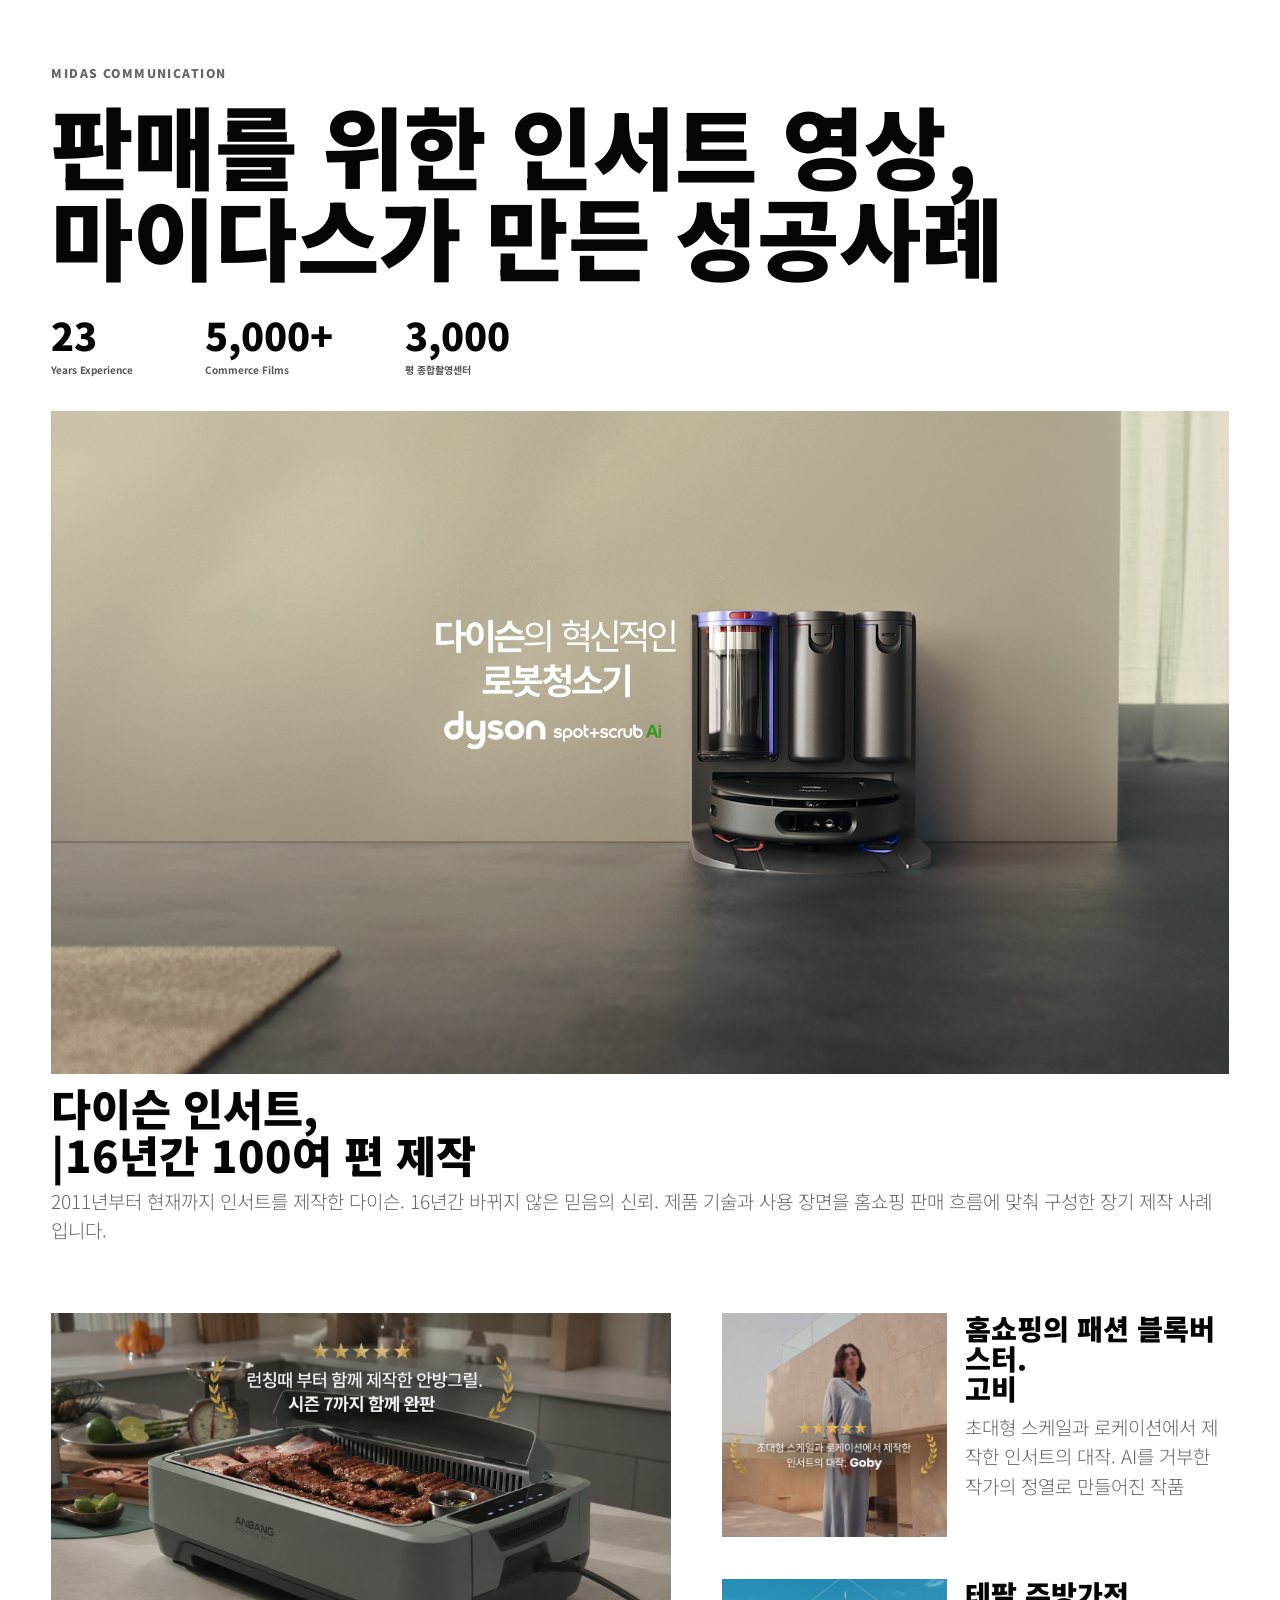
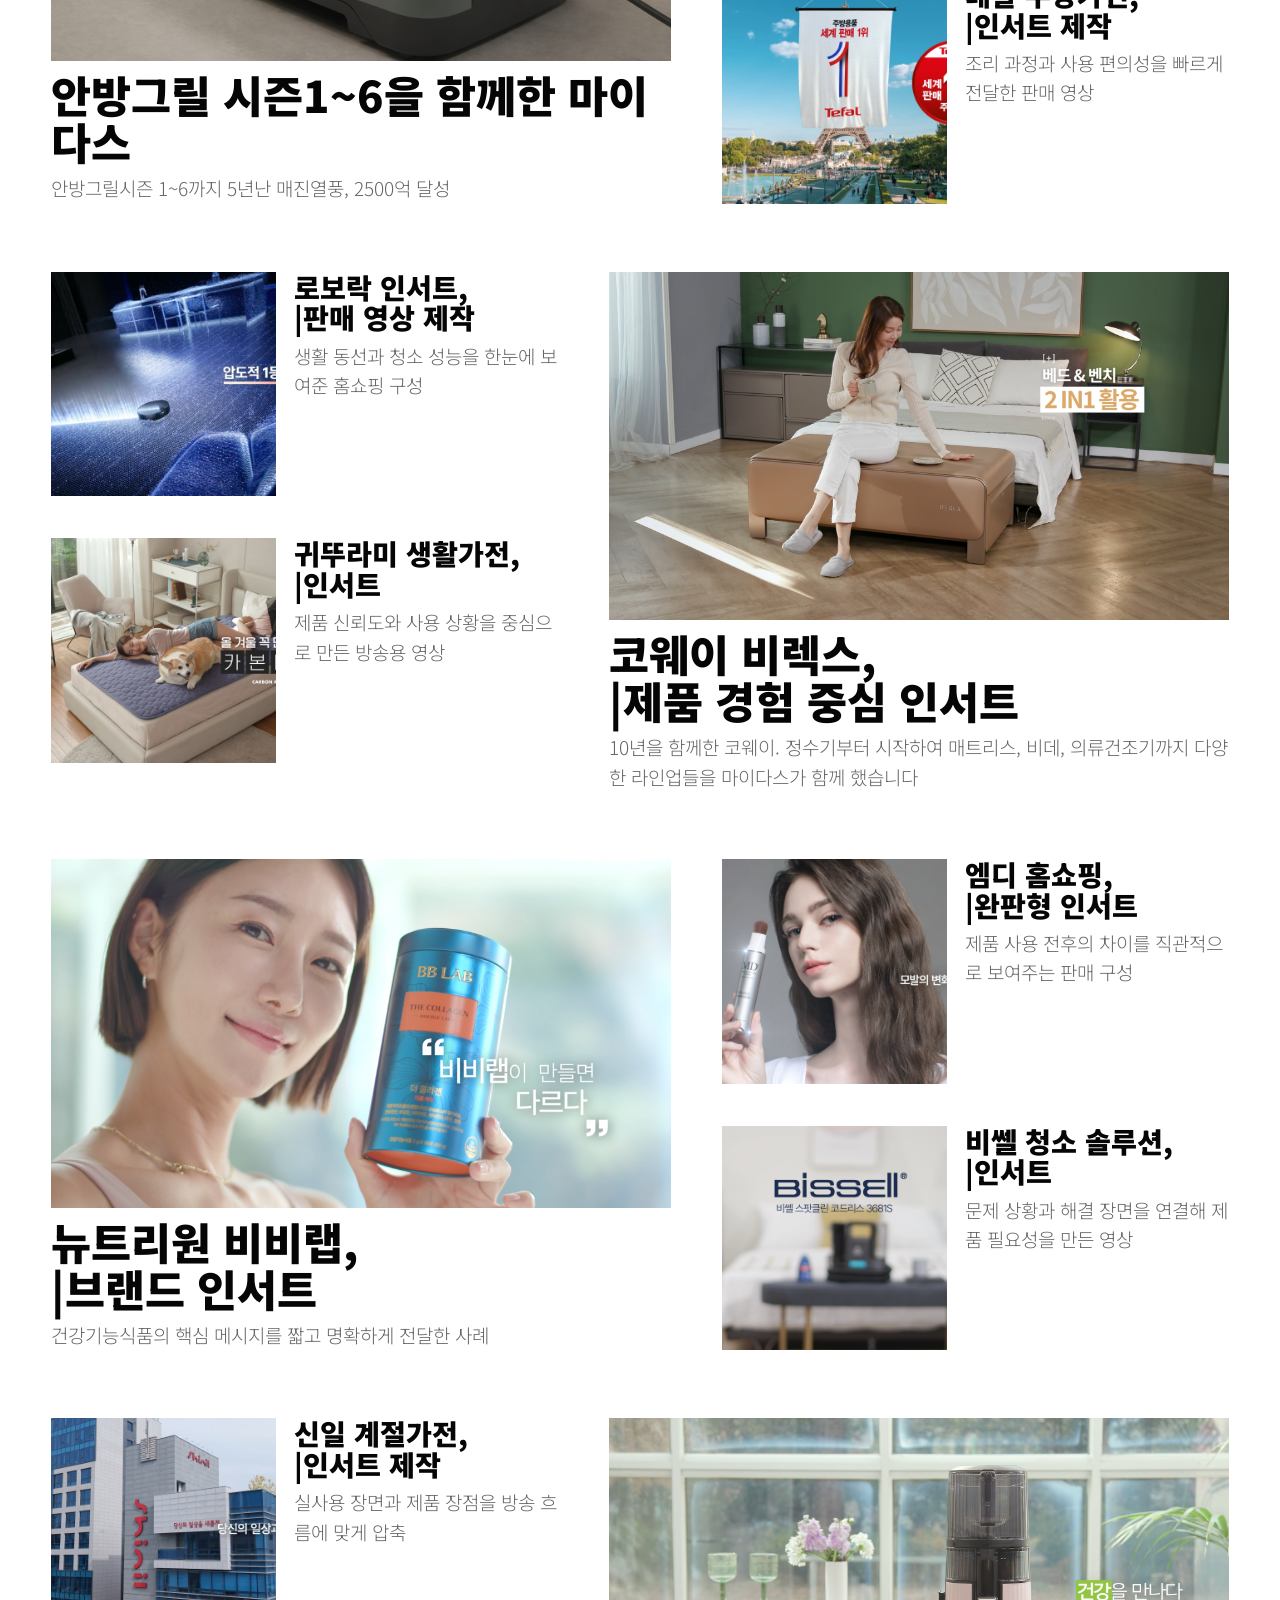
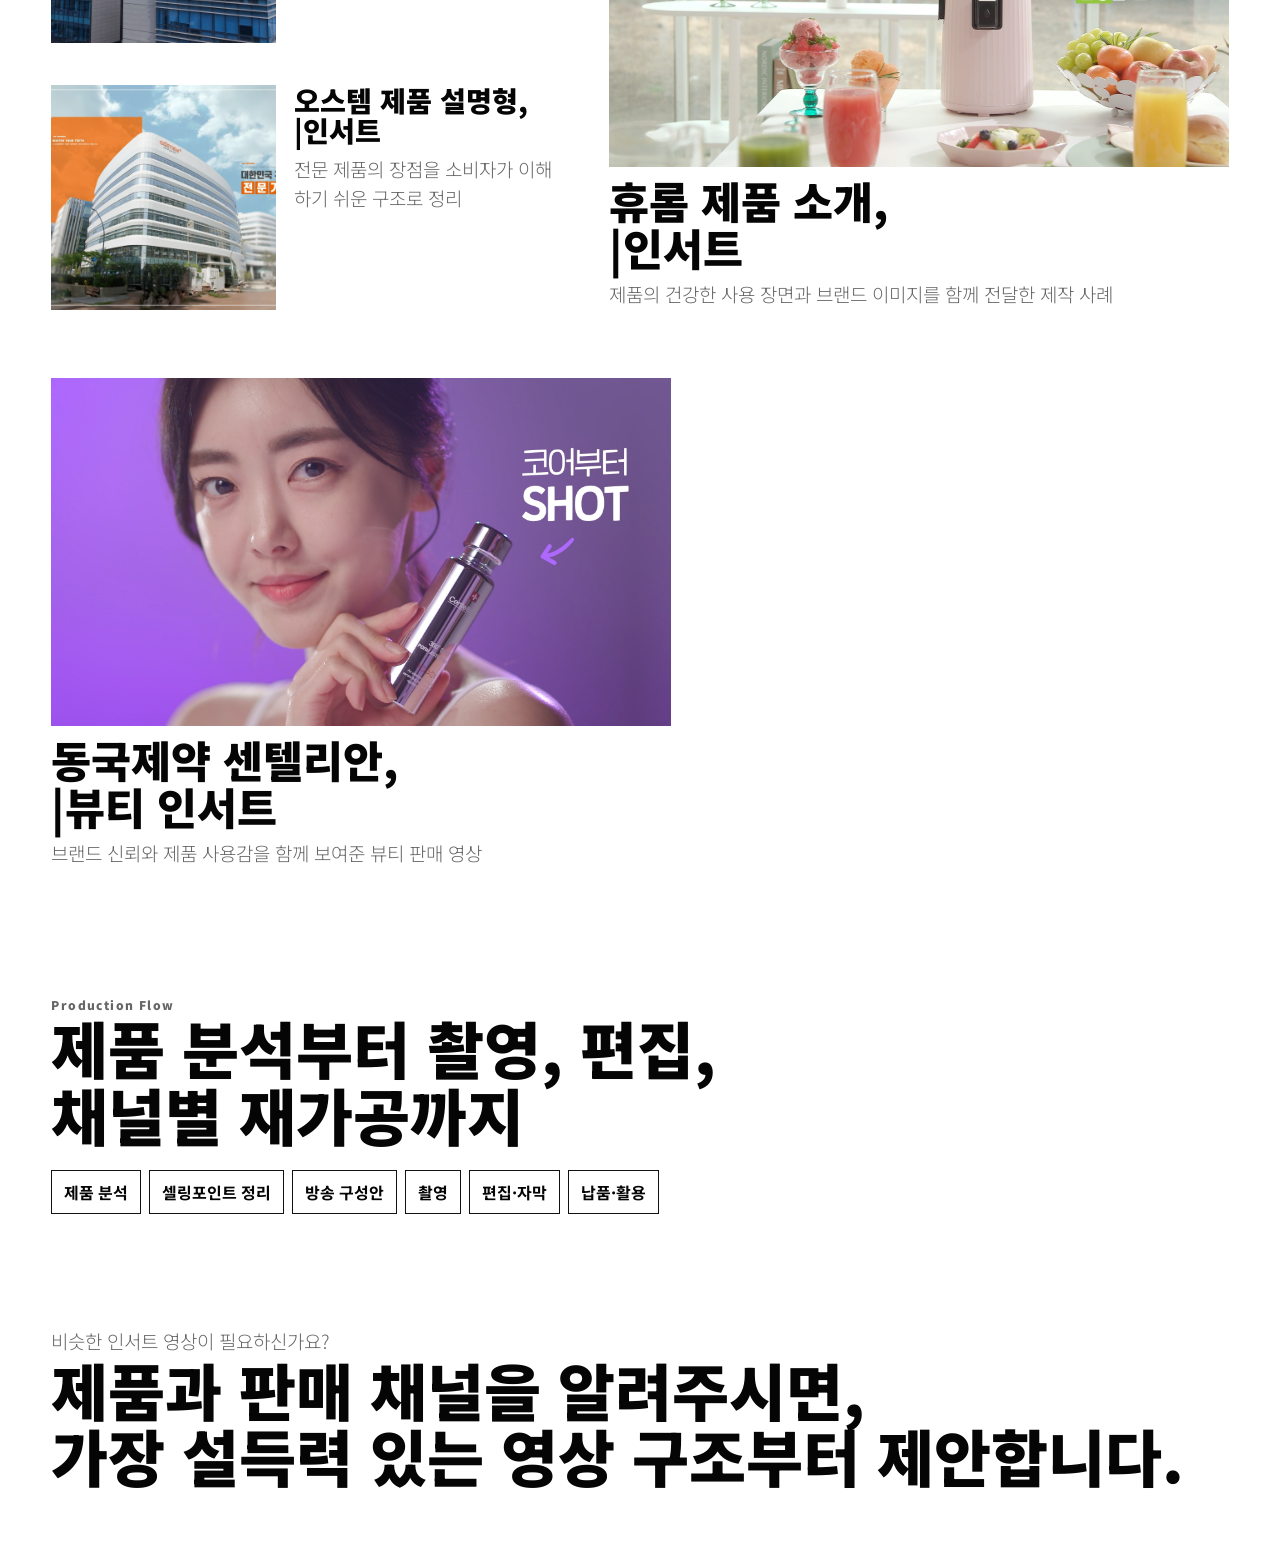
==== commit ebb30a3b: "Update homepage from Google Sheets" ====
--- a/insert-success.html
+++ b/insert-success.html
@@ -1,2 +1,2 @@
-<!doctype html><html lang="ko"><head><meta charset="UTF-8"><meta name="viewport" content="width=device-width,initial-scale=1"><title>MIDAS Insert Success Cases</title><link rel="preconnect" href="https://fonts.googleapis.com"><link rel="preconnect" href="https://fonts.gstatic.com" crossorigin><link href="https://fonts.googleapis.com/css2?family=Noto+Sans+KR:wght@300;500;700;900&display=swap" rel="stylesheet"><style>*{box-sizing:border-box}body{margin:0;background:#fff;color:#050505;font-family:'Noto Sans KR',Arial,sans-serif}a{color:inherit;text-decoration:none}.hero{padding:56px 4vw 34px}.hero p,.eyebrow{font-weight:900;font-size:12px;letter-spacing:.12em}.hero h1{font-size:clamp(34px,7vw,92px);line-height:1.02;margin:16px 0 26px;font-weight:900}.stats{display:flex;gap:clamp(18px,6vw,72px);white-space:nowrap}.stats b{font-size:clamp(18px,4vw,38px);font-weight:900}.stats span{display:block;font-size:10px;font-weight:700;color:#555}.case-feature,.works-grid{padding:0 4vw}.editorial-row{display:grid;grid-template-columns:minmax(0,1.1fr) minmax(260px,.9fr);gap:clamp(22px,4vw,62px);align-items:start;margin:clamp(28px,5vw,58px) 0}.editorial-row:nth-child(even){grid-template-columns:minmax(260px,.9fr) minmax(0,1.1fr)}.editorial-row:nth-child(even)>.large-card{order:2}.stack-column{display:grid;gap:clamp(18px,2.5vw,34px)}.work-card{display:block;padding:0 0 10px;transition:.18s}.work-card:hover{background:#050505;color:#fff}.work-card:hover p{color:#bbb}figure{margin:0;overflow:hidden;background:#eee}.large-card figure{aspect-ratio:16/9}.small-card{display:grid;grid-template-columns:minmax(120px,.85fr) 1fr;gap:18px;align-items:start}.small-card figure{aspect-ratio:1/1}.work-card img{width:100%;height:100%;object-fit:cover;display:block}.caption{padding:10px 0 0}.small-card .caption{padding-top:0}h2{margin:0;font-size:clamp(24px,3.4vw,44px);line-height:1.08;font-weight:900}.small-card h2{font-size:clamp(20px,2.2vw,30px)}p{margin:8px 0 0;font-size:clamp(14px,1.5vw,19px);line-height:1.55;font-weight:300;color:#666}.process,.contact-cta{padding:52px 4vw}.process h2,.contact-cta h2{font-size:clamp(30px,5vw,62px)}.process div{display:flex;flex-wrap:wrap;gap:8px;margin-top:22px}.process span{border:1px solid #111;padding:9px 12px;font-weight:700}@media(max-width:760px){.hero{padding:38px 18px 24px}.stats{justify-content:space-between;gap:8px}.stats b{font-size:20px;text-align:center}.stats span{font-size:8px}.case-feature,.works-grid{padding:0 18px}.editorial-row,.editorial-row:nth-child(even){display:block;margin:24px 0}.editorial-row:nth-child(even)>.large-card{order:0}.stack-column{display:block}.work-card,.small-card{display:block;margin:0 0 24px;padding-bottom:0}.small-card figure,.large-card figure{aspect-ratio:16/9}.caption,.small-card .caption{padding:8px 0 0}.small-card h2,h2{font-size:24px}.process,.contact-cta{padding:36px 18px}}</style></head><body><header class="hero"><p>MIDAS COMMUNICATION</p><h1>판매를 위한 인서트 영상,<br>마이다스가 만든 성공사례</h1><div class="stats"><b>23<span>Years Experience</span></b><b>5,000+<span>Commerce Films</span></b><b>3,000<span>평 종합촬영센터</span></b></div></header><main><section class="case-feature"><a class="work-card large-card" href="https://www.youtube.com/watch?v=YJloBRVtW58" target="_blank" rel="noopener"><figure><img src="assets/img/insert/01-다이슨.png" alt="다이슨 인서트 성공사례"></figure><div class="caption"><h2>다이슨 인서트,<br>|16년간 100여 편 제작</h2><p>2011년부터 현재까지 인서트를 제작한 다이슨. 16년간 바뀌지 않은 믿음의 신뢰. 제품 기술과 사용 장면을 홈쇼핑 판매 흐름에 맞춰 구성한 장기 제작 사례입니다.</p></div></a></section><section class="works-grid"><section class="editorial-row"><a class="work-card large-card" href="https://www.youtube.com/watch?v=VkXqY6FxQPs" target="_blank" rel="noopener"><figure><img src="assets/img/insert/02-로보락.png" alt="로보락 인서트 성공사례"></figure><div class="caption"><h2>로보락 인서트,<br>|판매 영상 제작</h2><p>생활 동선과 청소 성능을 한눈에 보여준 홈쇼핑 구성</p></div></a><div class="stack-column"><a class="work-card small-card" href="https://www.youtube.com/watch?v=ZAcKIKrOYzE" target="_blank" rel="noopener"><figure><img src="assets/img/insert/03-고비.png" alt="고비 인서트 성공사례"></figure><div class="caption"><h2>홈쇼핑의 패션 블록버스터.<br> 고비</h2><p>초대형 스케일과 로케이션에서 제작한 인서트의 대작. AI를 거부한 작가의 정열로 만들어진 작품</p></div></a><a class="work-card small-card" href="https://www.youtube.com/watch?v=VJdQchpLtYg" target="_blank" rel="noopener"><figure><img src="assets/img/insert/04-테팔.png" alt="테팔 인서트 성공사례"></figure><div class="caption"><h2>테팔 주방가전,<br>|인서트 제작</h2><p>조리 과정과 사용 편의성을 빠르게 전달한 판매 영상</p></div></a></div></section><section class="editorial-row"><a class="work-card large-card" href="https://www.youtube.com/watch?v=bI1KoRubVqc" target="_blank" rel="noopener"><figure><img src="assets/img/insert/03-코웨이-비렉스.png" alt="코웨이 비렉스 인서트 성공사례"></figure><div class="caption"><h2>코웨이 비렉스,<br>|제품 경험 중심 인서트</h2><p>10년을 함께한 코웨이. 정수기부터 시작하여 매트리스, 비데, 의류건조기까지 다양한 라인업들을 마이다스가 함께 했습니다</p></div></a><div class="stack-column"><a class="work-card small-card" href="https://www.youtube.com/watch?v=8kF6odmtlQk" target="_blank" rel="noopener"><figure><img src="assets/img/insert/06-안방그릴.png" alt="안방그릴 인서트 성공사례"></figure><div class="caption"><h2>안방그릴 시즌1~6을 함께한 마이다스</h2><p>안방그릴시즌 1~6까지 5년난 매진열풍, 2500억 달성</p></div></a><a class="work-card small-card" href="https://www.youtube.com/watch?v=P6BZHz0Z4r8" target="_blank" rel="noopener"><figure><img src="assets/img/insert/07-귀뚜라미.png" alt="귀뚜라미 인서트 성공사례"></figure><div class="caption"><h2>귀뚜라미 생활가전,<br>|인서트</h2><p>제품 신뢰도와 사용 상황을 중심으로 만든 방송용 영상</p></div></a></div></section><section class="editorial-row"><a class="work-card large-card" href="https://www.youtube.com/watch?v=Me5SKtn4d7Q" target="_blank" rel="noopener"><figure><img src="assets/img/insert/08-뉴트리원-비비랩.png" alt="뉴트리원 비비랩 인서트 성공사례"></figure><div class="caption"><h2>뉴트리원 비비랩,<br>|브랜드 인서트</h2><p>건강기능식품의 핵심 메시지를 짧고 명확하게 전달한 사례</p></div></a><div class="stack-column"><a class="work-card small-card" href="https://www.youtube.com/watch?v=_7g2HPHQSF0" target="_blank" rel="noopener"><figure><img src="assets/img/insert/09-엠디.png" alt="엠디 인서트 성공사례"></figure><div class="caption"><h2>엠디 홈쇼핑,<br>|완판형 인서트</h2><p>제품 사용 전후의 차이를 직관적으로 보여주는 판매 구성</p></div></a><a class="work-card small-card" href="https://www.youtube.com/watch?v=5ABR43fQeGI" target="_blank" rel="noopener"><figure><img src="assets/img/insert/10-비쎌.png" alt="비쎌 인서트 성공사례"></figure><div class="caption"><h2>비쎌 청소 솔루션,<br>|인서트</h2><p>문제 상황과 해결 장면을 연결해 제품 필요성을 만든 영상</p></div></a></div></section><section class="editorial-row"><a class="work-card large-card" href="https://www.youtube.com/watch?v=Prb7M-NFYwU" target="_blank" rel="noopener"><figure><img src="assets/img/insert/11-휴롬.png" alt="휴롬 인서트 성공사례"></figure><div class="caption"><h2>휴롬 제품 소개,<br>|인서트</h2><p>제품의 건강한 사용 장면과 브랜드 이미지를 함께 전달한 제작 사례</p></div></a><div class="stack-column"><a class="work-card small-card" href="https://www.youtube.com/watch?v=uvN6dx4Ad9w" target="_blank" rel="noopener"><figure><img src="assets/img/insert/12-신일.png" alt="신일 인서트 성공사례"></figure><div class="caption"><h2>신일 계절가전,<br>|인서트 제작</h2><p>실사용 장면과 제품 장점을 방송 흐름에 맞게 압축</p></div></a><a class="work-card small-card" href="https://www.youtube.com/watch?v=EaPGOPDnOjQ" target="_blank" rel="noopener"><figure><img src="assets/img/insert/13-오스템.png" alt="오스템 인서트 성공사례"></figure><div class="caption"><h2>오스템 제품 설명형,<br>|인서트</h2><p>전문 제품의 장점을 소비자가 이해하기 쉬운 구조로 정리</p></div></a></div></section><section class="editorial-row"><a class="work-card large-card" href="https://www.youtube.com/watch?v=bz98h67059M" target="_blank" rel="noopener"><figure><img src="assets/img/insert/14-동국제약-센텔리안.png" alt="동국제약 센텔리안 인서트 성공사례"></figure><div class="caption"><h2>동국제약 센텔리안,<br>|뷰티 인서트</h2><p>브랜드 신뢰와 제품 사용감을 함께 보여준 뷰티 판매 영상</p></div></a><div class="stack-column"></div></section></section><section class="process"><p class="eyebrow">Production Flow</p><h2>제품 분석부터 촬영, 편집,<br>채널별 재가공까지</h2><div><span>제품 분석</span><span>셀링포인트 정리</span><span>방송 구성안</span><span>촬영</span><span>편집·자막</span><span>납품·활용</span></div></section><section class="contact-cta"><p>비슷한 인서트 영상이 필요하신가요?</p><h2>제품과 판매 채널을 알려주시면,<br>가장 설득력 있는 영상 구조부터 제안합니다.</h2></section></main></body></html>
-<!-- sheet-published 2026-06-17T03:04:26.831Z -->+<!doctype html><html lang="ko"><head><meta charset="UTF-8"><meta name="viewport" content="width=device-width,initial-scale=1"><title>MIDAS Insert Success Cases</title><link rel="preconnect" href="https://fonts.googleapis.com"><link rel="preconnect" href="https://fonts.gstatic.com" crossorigin><link href="https://fonts.googleapis.com/css2?family=Noto+Sans+KR:wght@300;500;700;900&display=swap" rel="stylesheet"><style>*{box-sizing:border-box}body{margin:0;background:#fff;color:#050505;font-family:'Noto Sans KR',Arial,sans-serif}a{color:inherit;text-decoration:none}.hero{padding:56px 4vw 34px}.hero p,.eyebrow{font-weight:900;font-size:12px;letter-spacing:.12em}.hero h1{font-size:clamp(34px,7vw,92px);line-height:1.02;margin:16px 0 26px;font-weight:900}.stats{display:flex;gap:clamp(18px,6vw,72px);white-space:nowrap}.stats b{font-size:clamp(18px,4vw,38px);font-weight:900}.stats span{display:block;font-size:10px;font-weight:700;color:#555}.case-feature,.works-grid{padding:0 4vw}.editorial-row{display:grid;grid-template-columns:minmax(0,1.1fr) minmax(260px,.9fr);gap:clamp(22px,4vw,62px);align-items:start;margin:clamp(28px,5vw,58px) 0}.editorial-row:nth-child(even){grid-template-columns:minmax(260px,.9fr) minmax(0,1.1fr)}.editorial-row:nth-child(even)>.large-card{order:2}.stack-column{display:grid;gap:clamp(18px,2.5vw,34px)}.work-card{display:block;padding:0 0 10px;transition:.18s}.work-card:hover{background:#050505;color:#fff}.work-card:hover p{color:#bbb}figure{margin:0;overflow:hidden;background:#eee}.large-card figure{aspect-ratio:16/9}.small-card{display:grid;grid-template-columns:minmax(120px,.85fr) 1fr;gap:18px;align-items:start}.small-card figure{aspect-ratio:1/1}.work-card img{width:100%;height:100%;object-fit:cover;display:block}.caption{padding:10px 0 0}.small-card .caption{padding-top:0}h2{margin:0;font-size:clamp(24px,3.4vw,44px);line-height:1.08;font-weight:900}.small-card h2{font-size:clamp(20px,2.2vw,30px)}p{margin:8px 0 0;font-size:clamp(14px,1.5vw,19px);line-height:1.55;font-weight:300;color:#666}.process,.contact-cta{padding:52px 4vw}.process h2,.contact-cta h2{font-size:clamp(30px,5vw,62px)}.process div{display:flex;flex-wrap:wrap;gap:8px;margin-top:22px}.process span{border:1px solid #111;padding:9px 12px;font-weight:700}@media(max-width:760px){.hero{padding:38px 18px 24px}.stats{justify-content:space-between;gap:8px}.stats b{font-size:20px;text-align:center}.stats span{font-size:8px}.case-feature,.works-grid{padding:0 18px}.editorial-row,.editorial-row:nth-child(even){display:block;margin:24px 0}.editorial-row:nth-child(even)>.large-card{order:0}.stack-column{display:block}.work-card,.small-card{display:block;margin:0 0 24px;padding-bottom:0}.small-card figure,.large-card figure{aspect-ratio:16/9}.caption,.small-card .caption{padding:8px 0 0}.small-card h2,h2{font-size:24px}.process,.contact-cta{padding:36px 18px}}</style></head><body><header class="hero"><p>MIDAS COMMUNICATION</p><h1>판매를 위한 인서트 영상,<br>마이다스가 만든 성공사례</h1><div class="stats"><b>23<span>Years Experience</span></b><b>5,000+<span>Commerce Films</span></b><b>3,000<span>평 종합촬영센터</span></b></div></header><main><section class="case-feature"><a class="work-card large-card" href="https://www.youtube.com/watch?v=YJloBRVtW58" target="_blank" rel="noopener"><figure><img src="assets/img/insert/01-다이슨.png" alt="다이슨 인서트 성공사례"></figure><div class="caption"><h2>다이슨 인서트,<br>|16년간 100여 편 제작</h2><p>2011년부터 현재까지 인서트를 제작한 다이슨. 16년간 바뀌지 않은 믿음의 신뢰. 제품 기술과 사용 장면을 홈쇼핑 판매 흐름에 맞춰 구성한 장기 제작 사례입니다.</p></div></a></section><section class="works-grid"><section class="editorial-row"><a class="work-card large-card" href="https://www.youtube.com/watch?v=VkXqY6FxQPs" target="_blank" rel="noopener"><figure><img src="assets/img/insert/06-안방그릴.png" alt="안방그릴 인서트 성공사례"></figure><div class="caption"><h2>안방그릴 시즌1~6을 함께한 마이다스</h2><p>안방그릴시즌 1~6까지 5년난 매진열풍, 2500억 달성</p></div></a><div class="stack-column"><a class="work-card small-card" href="https://www.youtube.com/watch?v=ZAcKIKrOYzE" target="_blank" rel="noopener"><figure><img src="assets/img/insert/03-고비.png" alt="고비 인서트 성공사례"></figure><div class="caption"><h2>홈쇼핑의 패션 블록버스터.<br> 고비</h2><p>초대형 스케일과 로케이션에서 제작한 인서트의 대작. AI를 거부한 작가의 정열로 만들어진 작품</p></div></a><a class="work-card small-card" href="https://www.youtube.com/watch?v=VJdQchpLtYg" target="_blank" rel="noopener"><figure><img src="assets/img/insert/04-테팔.png" alt="테팔 인서트 성공사례"></figure><div class="caption"><h2>테팔 주방가전,<br>|인서트 제작</h2><p>조리 과정과 사용 편의성을 빠르게 전달한 판매 영상</p></div></a></div></section><section class="editorial-row"><a class="work-card large-card" href="https://www.youtube.com/watch?v=bI1KoRubVqc" target="_blank" rel="noopener"><figure><img src="assets/img/insert/03-코웨이-비렉스.png" alt="코웨이 비렉스 인서트 성공사례"></figure><div class="caption"><h2>코웨이 비렉스,<br>|제품 경험 중심 인서트</h2><p>10년을 함께한 코웨이. 정수기부터 시작하여 매트리스, 비데, 의류건조기까지 다양한 라인업들을 마이다스가 함께 했습니다</p></div></a><div class="stack-column"><a class="work-card small-card" href="https://www.youtube.com/watch?v=8kF6odmtlQk" target="_blank" rel="noopener"><figure><img src="assets/img/insert/02-로보락.png" alt="로보락 인서트 성공사례"></figure><div class="caption"><h2>로보락 인서트,<br>|판매 영상 제작</h2><p>생활 동선과 청소 성능을 한눈에 보여준 홈쇼핑 구성</p></div></a><a class="work-card small-card" href="https://www.youtube.com/watch?v=P6BZHz0Z4r8" target="_blank" rel="noopener"><figure><img src="assets/img/insert/07-귀뚜라미.png" alt="귀뚜라미 인서트 성공사례"></figure><div class="caption"><h2>귀뚜라미 생활가전,<br>|인서트</h2><p>제품 신뢰도와 사용 상황을 중심으로 만든 방송용 영상</p></div></a></div></section><section class="editorial-row"><a class="work-card large-card" href="https://www.youtube.com/watch?v=Me5SKtn4d7Q" target="_blank" rel="noopener"><figure><img src="assets/img/insert/08-뉴트리원-비비랩.png" alt="뉴트리원 비비랩 인서트 성공사례"></figure><div class="caption"><h2>뉴트리원 비비랩,<br>|브랜드 인서트</h2><p>건강기능식품의 핵심 메시지를 짧고 명확하게 전달한 사례</p></div></a><div class="stack-column"><a class="work-card small-card" href="https://www.youtube.com/watch?v=_7g2HPHQSF0" target="_blank" rel="noopener"><figure><img src="assets/img/insert/09-엠디.png" alt="엠디 인서트 성공사례"></figure><div class="caption"><h2>엠디 홈쇼핑,<br>|완판형 인서트</h2><p>제품 사용 전후의 차이를 직관적으로 보여주는 판매 구성</p></div></a><a class="work-card small-card" href="https://www.youtube.com/watch?v=5ABR43fQeGI" target="_blank" rel="noopener"><figure><img src="assets/img/insert/10-비쎌.png" alt="비쎌 인서트 성공사례"></figure><div class="caption"><h2>비쎌 청소 솔루션,<br>|인서트</h2><p>문제 상황과 해결 장면을 연결해 제품 필요성을 만든 영상</p></div></a></div></section><section class="editorial-row"><a class="work-card large-card" href="https://www.youtube.com/watch?v=Prb7M-NFYwU" target="_blank" rel="noopener"><figure><img src="assets/img/insert/11-휴롬.png" alt="휴롬 인서트 성공사례"></figure><div class="caption"><h2>휴롬 제품 소개,<br>|인서트</h2><p>제품의 건강한 사용 장면과 브랜드 이미지를 함께 전달한 제작 사례</p></div></a><div class="stack-column"><a class="work-card small-card" href="https://www.youtube.com/watch?v=uvN6dx4Ad9w" target="_blank" rel="noopener"><figure><img src="assets/img/insert/12-신일.png" alt="신일 인서트 성공사례"></figure><div class="caption"><h2>신일 계절가전,<br>|인서트 제작</h2><p>실사용 장면과 제품 장점을 방송 흐름에 맞게 압축</p></div></a><a class="work-card small-card" href="https://www.youtube.com/watch?v=EaPGOPDnOjQ" target="_blank" rel="noopener"><figure><img src="assets/img/insert/13-오스템.png" alt="오스템 인서트 성공사례"></figure><div class="caption"><h2>오스템 제품 설명형,<br>|인서트</h2><p>전문 제품의 장점을 소비자가 이해하기 쉬운 구조로 정리</p></div></a></div></section><section class="editorial-row"><a class="work-card large-card" href="https://www.youtube.com/watch?v=bz98h67059M" target="_blank" rel="noopener"><figure><img src="assets/img/insert/14-동국제약-센텔리안.png" alt="동국제약 센텔리안 인서트 성공사례"></figure><div class="caption"><h2>동국제약 센텔리안,<br>|뷰티 인서트</h2><p>브랜드 신뢰와 제품 사용감을 함께 보여준 뷰티 판매 영상</p></div></a><div class="stack-column"></div></section></section><section class="process"><p class="eyebrow">Production Flow</p><h2>제품 분석부터 촬영, 편집,<br>채널별 재가공까지</h2><div><span>제품 분석</span><span>셀링포인트 정리</span><span>방송 구성안</span><span>촬영</span><span>편집·자막</span><span>납품·활용</span></div></section><section class="contact-cta"><p>비슷한 인서트 영상이 필요하신가요?</p><h2>제품과 판매 채널을 알려주시면,<br>가장 설득력 있는 영상 구조부터 제안합니다.</h2></section></main></body></html>
+<!-- sheet-published 2026-06-17T03:08:12.615Z -->
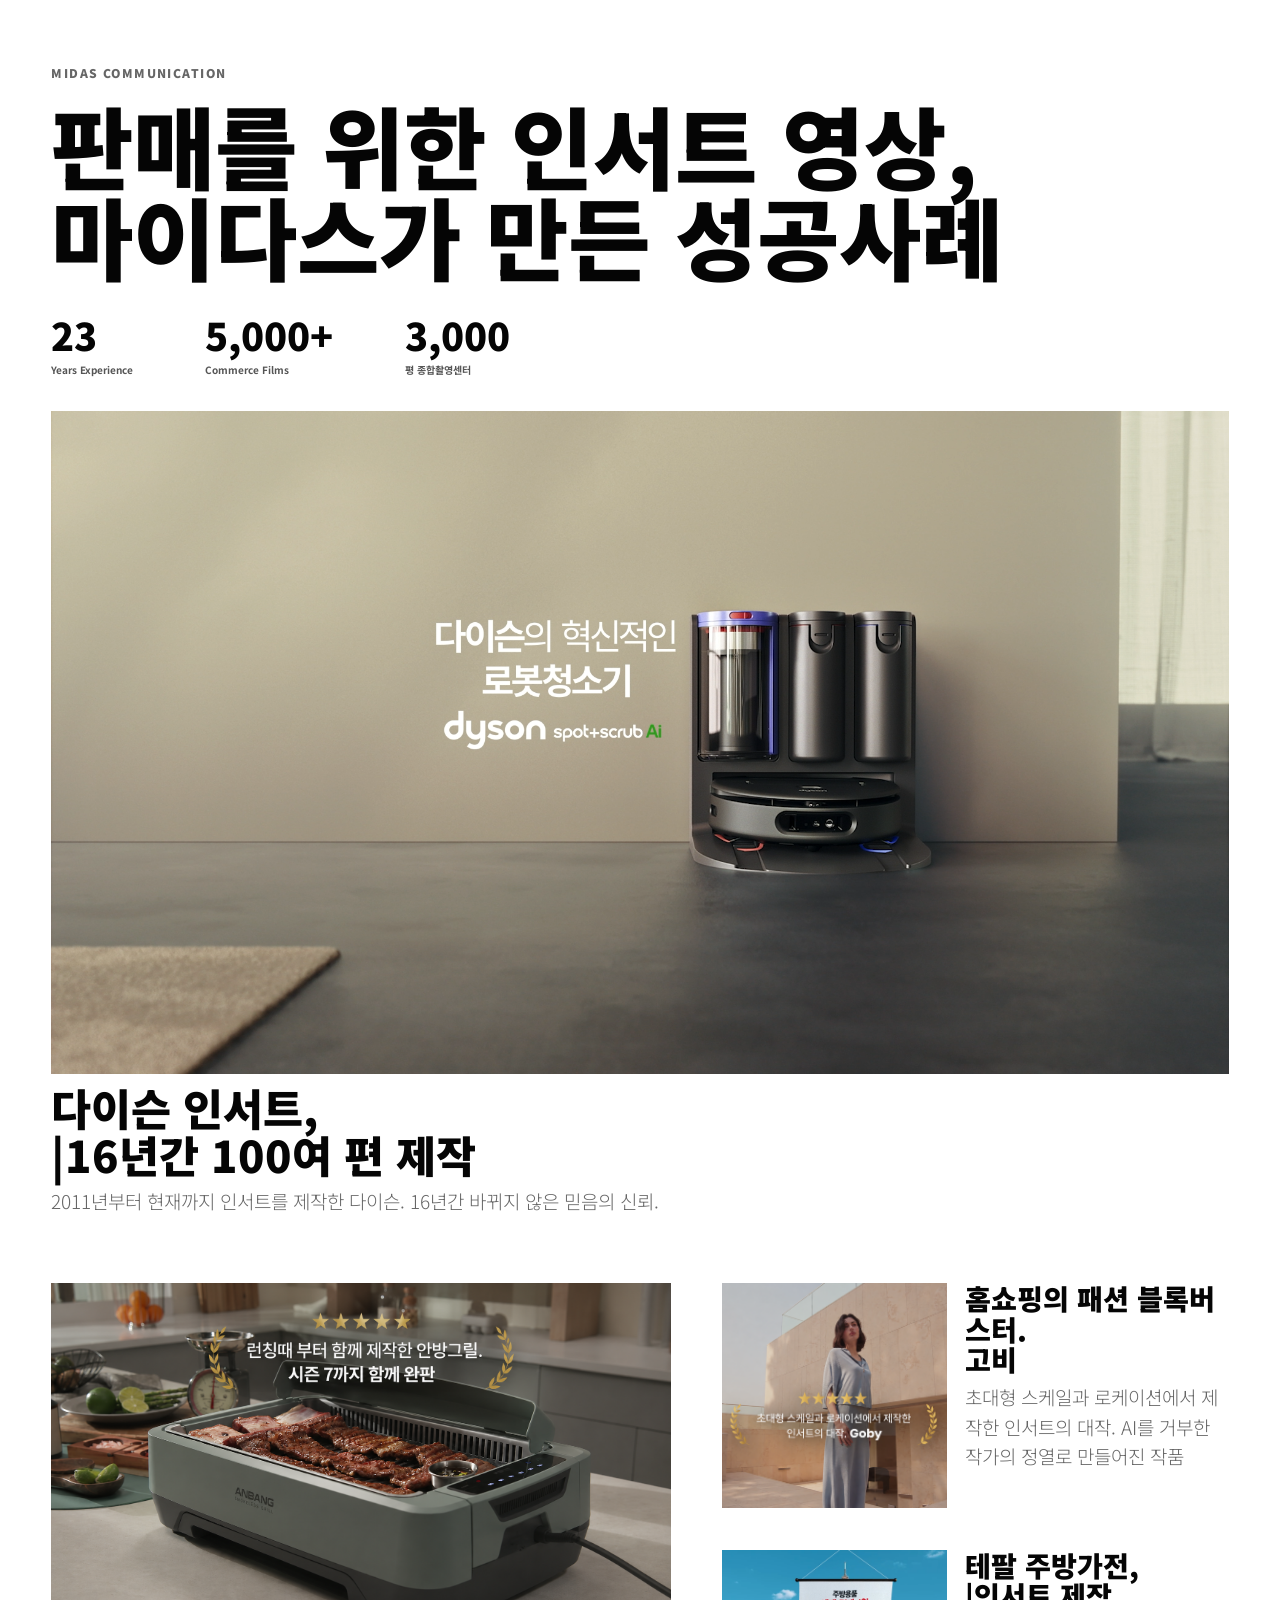
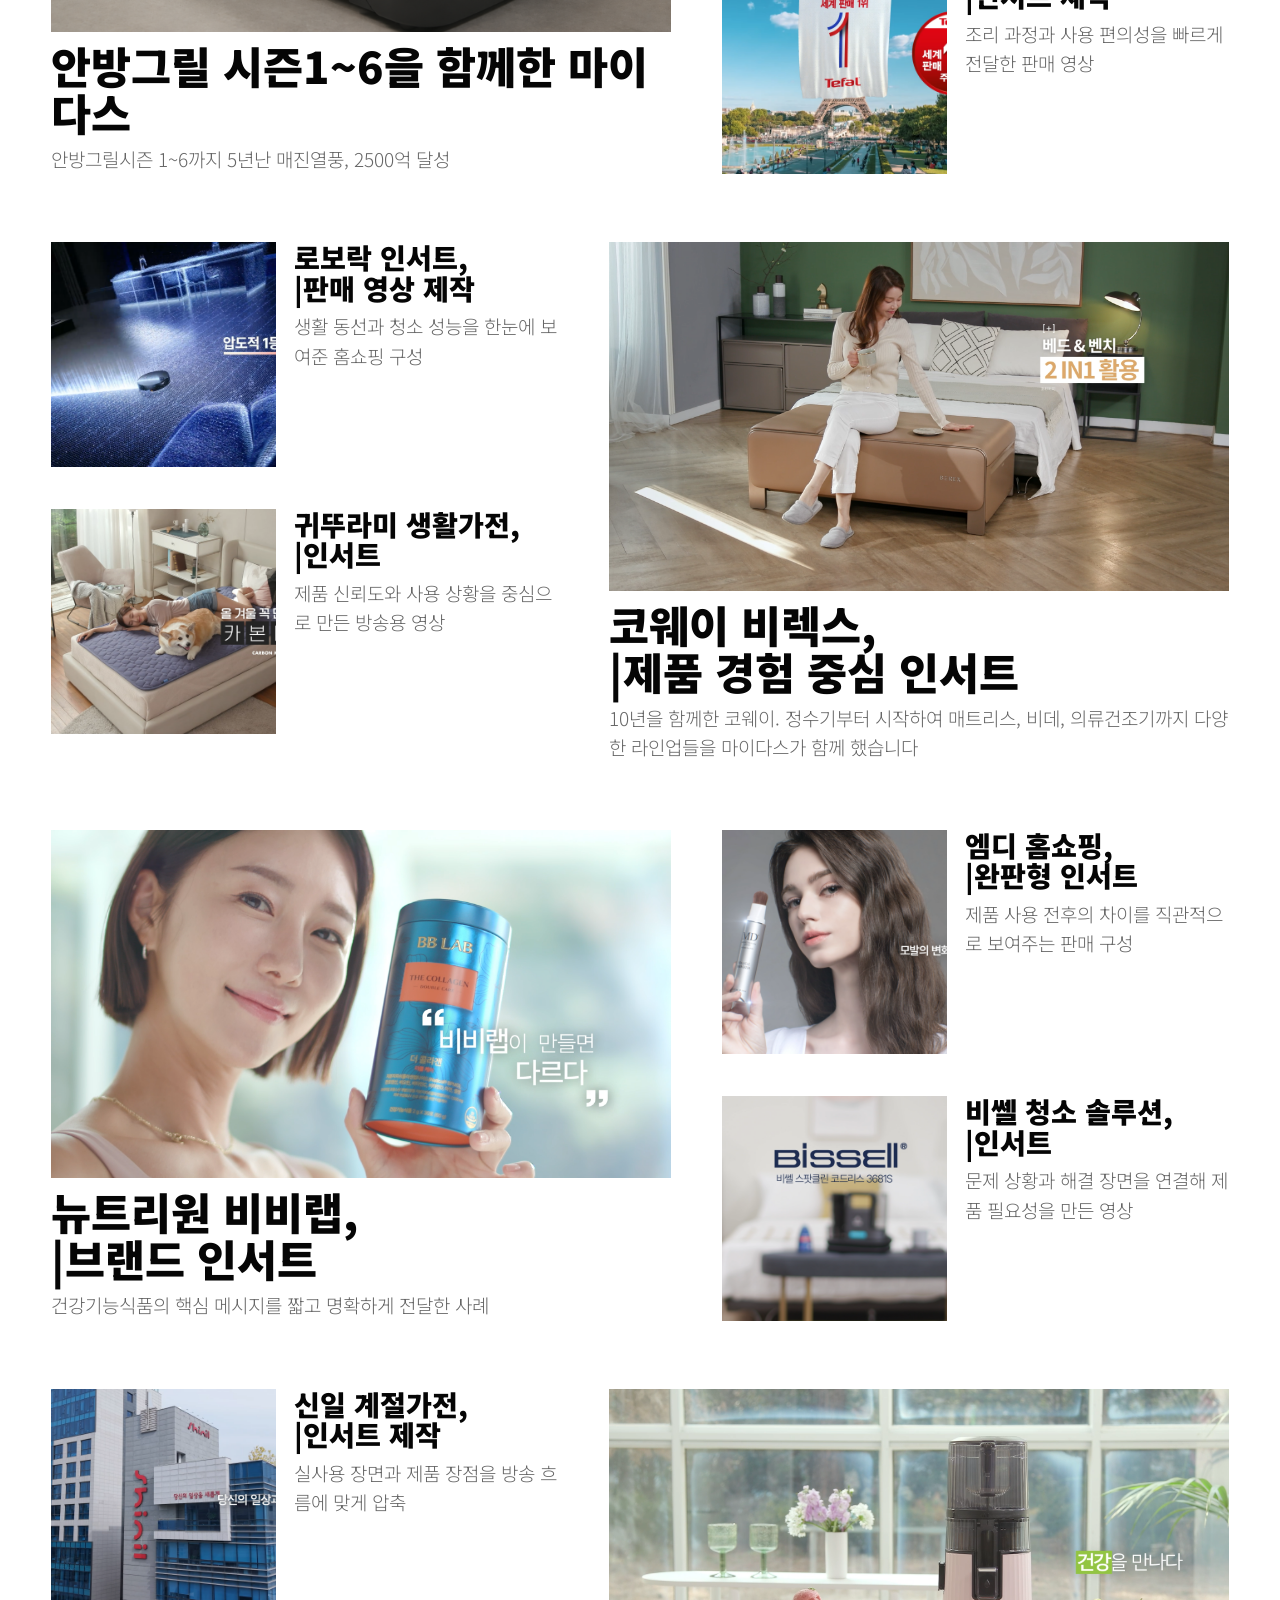
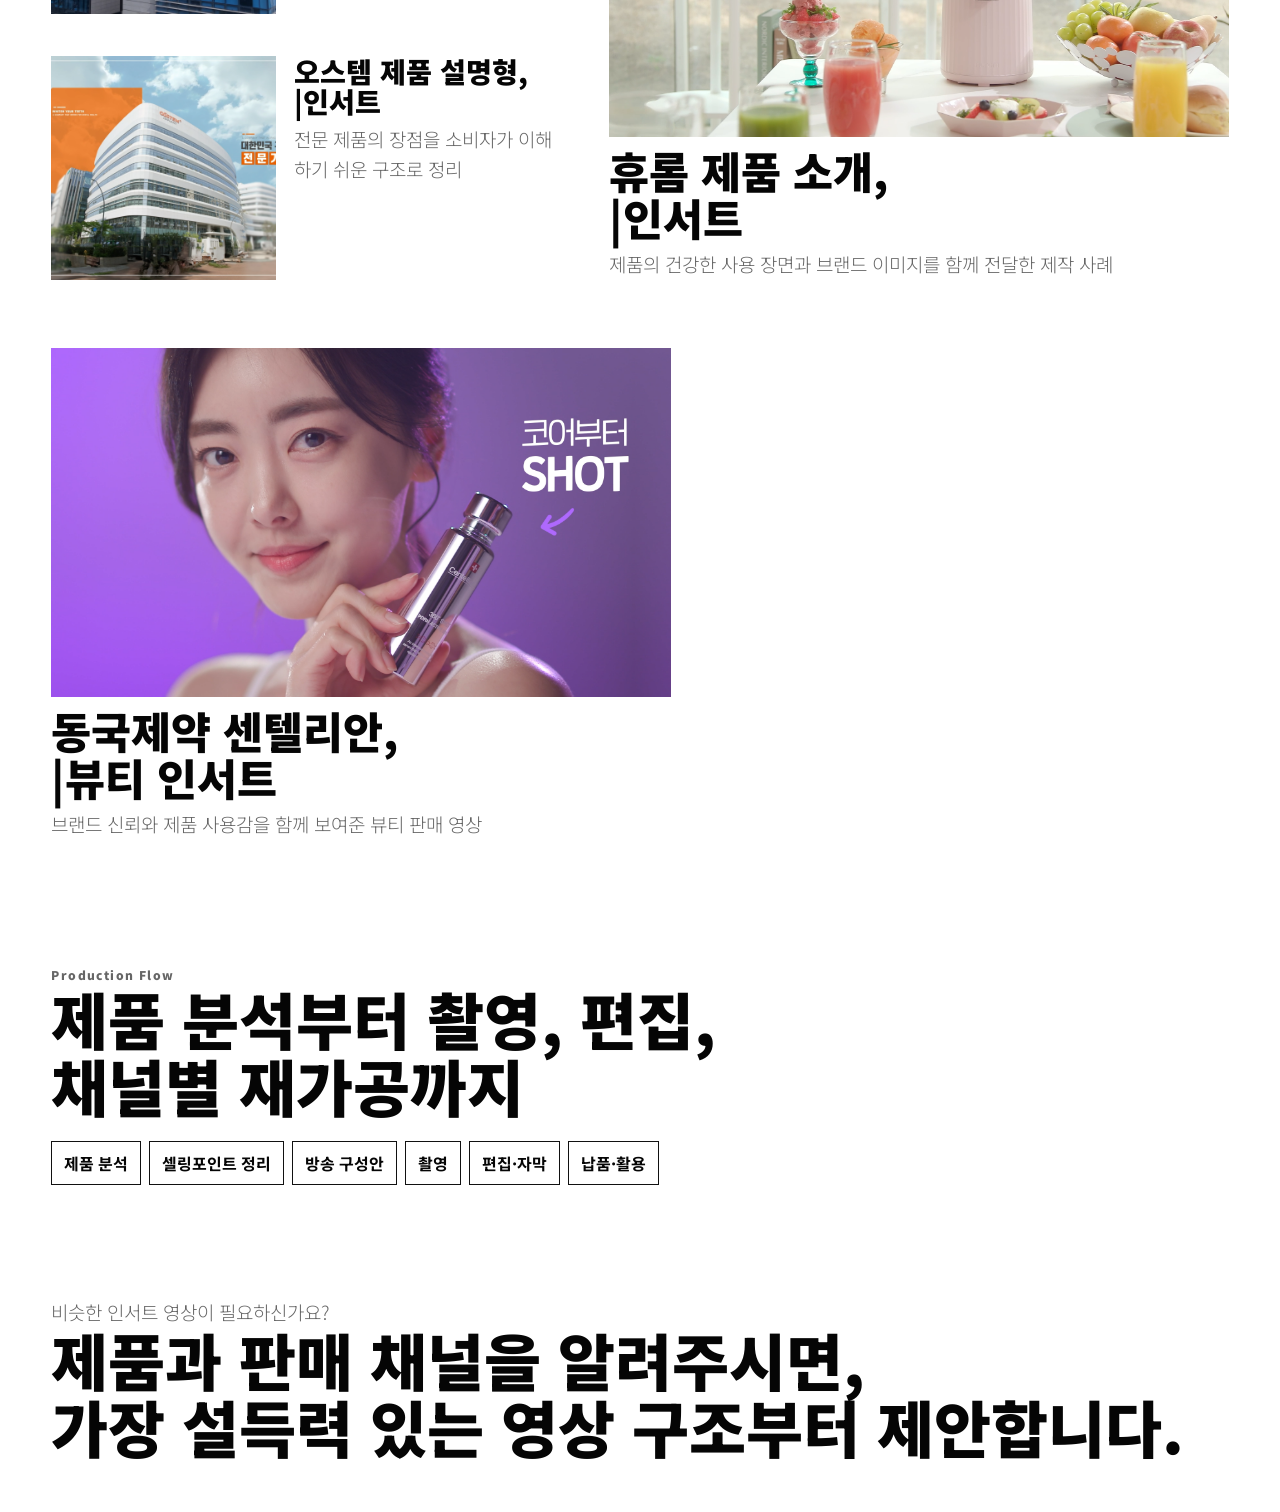
==== commit f1891d03: "Update homepage from Google Sheets" ====
--- a/insert-success.html
+++ b/insert-success.html
@@ -1,2 +1,2 @@
-<!doctype html><html lang="ko"><head><meta charset="UTF-8"><meta name="viewport" content="width=device-width,initial-scale=1"><title>MIDAS Insert Success Cases</title><link rel="preconnect" href="https://fonts.googleapis.com"><link rel="preconnect" href="https://fonts.gstatic.com" crossorigin><link href="https://fonts.googleapis.com/css2?family=Noto+Sans+KR:wght@300;500;700;900&display=swap" rel="stylesheet"><style>*{box-sizing:border-box}body{margin:0;background:#fff;color:#050505;font-family:'Noto Sans KR',Arial,sans-serif}a{color:inherit;text-decoration:none}.hero{padding:56px 4vw 34px}.hero p,.eyebrow{font-weight:900;font-size:12px;letter-spacing:.12em}.hero h1{font-size:clamp(34px,7vw,92px);line-height:1.02;margin:16px 0 26px;font-weight:900}.stats{display:flex;gap:clamp(18px,6vw,72px);white-space:nowrap}.stats b{font-size:clamp(18px,4vw,38px);font-weight:900}.stats span{display:block;font-size:10px;font-weight:700;color:#555}.case-feature,.works-grid{padding:0 4vw}.editorial-row{display:grid;grid-template-columns:minmax(0,1.1fr) minmax(260px,.9fr);gap:clamp(22px,4vw,62px);align-items:start;margin:clamp(28px,5vw,58px) 0}.editorial-row:nth-child(even){grid-template-columns:minmax(260px,.9fr) minmax(0,1.1fr)}.editorial-row:nth-child(even)>.large-card{order:2}.stack-column{display:grid;gap:clamp(18px,2.5vw,34px)}.work-card{display:block;padding:0 0 10px;transition:.18s}.work-card:hover{background:#050505;color:#fff}.work-card:hover p{color:#bbb}figure{margin:0;overflow:hidden;background:#eee}.large-card figure{aspect-ratio:16/9}.small-card{display:grid;grid-template-columns:minmax(120px,.85fr) 1fr;gap:18px;align-items:start}.small-card figure{aspect-ratio:1/1}.work-card img{width:100%;height:100%;object-fit:cover;display:block}.caption{padding:10px 0 0}.small-card .caption{padding-top:0}h2{margin:0;font-size:clamp(24px,3.4vw,44px);line-height:1.08;font-weight:900}.small-card h2{font-size:clamp(20px,2.2vw,30px)}p{margin:8px 0 0;font-size:clamp(14px,1.5vw,19px);line-height:1.55;font-weight:300;color:#666}.process,.contact-cta{padding:52px 4vw}.process h2,.contact-cta h2{font-size:clamp(30px,5vw,62px)}.process div{display:flex;flex-wrap:wrap;gap:8px;margin-top:22px}.process span{border:1px solid #111;padding:9px 12px;font-weight:700}@media(max-width:760px){.hero{padding:38px 18px 24px}.stats{justify-content:space-between;gap:8px}.stats b{font-size:20px;text-align:center}.stats span{font-size:8px}.case-feature,.works-grid{padding:0 18px}.editorial-row,.editorial-row:nth-child(even){display:block;margin:24px 0}.editorial-row:nth-child(even)>.large-card{order:0}.stack-column{display:block}.work-card,.small-card{display:block;margin:0 0 24px;padding-bottom:0}.small-card figure,.large-card figure{aspect-ratio:16/9}.caption,.small-card .caption{padding:8px 0 0}.small-card h2,h2{font-size:24px}.process,.contact-cta{padding:36px 18px}}</style></head><body><header class="hero"><p>MIDAS COMMUNICATION</p><h1>판매를 위한 인서트 영상,<br>마이다스가 만든 성공사례</h1><div class="stats"><b>23<span>Years Experience</span></b><b>5,000+<span>Commerce Films</span></b><b>3,000<span>평 종합촬영센터</span></b></div></header><main><section class="case-feature"><a class="work-card large-card" href="https://www.youtube.com/watch?v=YJloBRVtW58" target="_blank" rel="noopener"><figure><img src="assets/img/insert/01-다이슨.png" alt="다이슨 인서트 성공사례"></figure><div class="caption"><h2>다이슨 인서트,<br>|16년간 100여 편 제작</h2><p>2011년부터 현재까지 인서트를 제작한 다이슨. 16년간 바뀌지 않은 믿음의 신뢰. 제품 기술과 사용 장면을 홈쇼핑 판매 흐름에 맞춰 구성한 장기 제작 사례입니다.</p></div></a></section><section class="works-grid"><section class="editorial-row"><a class="work-card large-card" href="https://www.youtube.com/watch?v=VkXqY6FxQPs" target="_blank" rel="noopener"><figure><img src="assets/img/insert/06-안방그릴.png" alt="안방그릴 인서트 성공사례"></figure><div class="caption"><h2>안방그릴 시즌1~6을 함께한 마이다스</h2><p>안방그릴시즌 1~6까지 5년난 매진열풍, 2500억 달성</p></div></a><div class="stack-column"><a class="work-card small-card" href="https://www.youtube.com/watch?v=ZAcKIKrOYzE" target="_blank" rel="noopener"><figure><img src="assets/img/insert/03-고비.png" alt="고비 인서트 성공사례"></figure><div class="caption"><h2>홈쇼핑의 패션 블록버스터.<br> 고비</h2><p>초대형 스케일과 로케이션에서 제작한 인서트의 대작. AI를 거부한 작가의 정열로 만들어진 작품</p></div></a><a class="work-card small-card" href="https://www.youtube.com/watch?v=VJdQchpLtYg" target="_blank" rel="noopener"><figure><img src="assets/img/insert/04-테팔.png" alt="테팔 인서트 성공사례"></figure><div class="caption"><h2>테팔 주방가전,<br>|인서트 제작</h2><p>조리 과정과 사용 편의성을 빠르게 전달한 판매 영상</p></div></a></div></section><section class="editorial-row"><a class="work-card large-card" href="https://www.youtube.com/watch?v=bI1KoRubVqc" target="_blank" rel="noopener"><figure><img src="assets/img/insert/03-코웨이-비렉스.png" alt="코웨이 비렉스 인서트 성공사례"></figure><div class="caption"><h2>코웨이 비렉스,<br>|제품 경험 중심 인서트</h2><p>10년을 함께한 코웨이. 정수기부터 시작하여 매트리스, 비데, 의류건조기까지 다양한 라인업들을 마이다스가 함께 했습니다</p></div></a><div class="stack-column"><a class="work-card small-card" href="https://www.youtube.com/watch?v=8kF6odmtlQk" target="_blank" rel="noopener"><figure><img src="assets/img/insert/02-로보락.png" alt="로보락 인서트 성공사례"></figure><div class="caption"><h2>로보락 인서트,<br>|판매 영상 제작</h2><p>생활 동선과 청소 성능을 한눈에 보여준 홈쇼핑 구성</p></div></a><a class="work-card small-card" href="https://www.youtube.com/watch?v=P6BZHz0Z4r8" target="_blank" rel="noopener"><figure><img src="assets/img/insert/07-귀뚜라미.png" alt="귀뚜라미 인서트 성공사례"></figure><div class="caption"><h2>귀뚜라미 생활가전,<br>|인서트</h2><p>제품 신뢰도와 사용 상황을 중심으로 만든 방송용 영상</p></div></a></div></section><section class="editorial-row"><a class="work-card large-card" href="https://www.youtube.com/watch?v=Me5SKtn4d7Q" target="_blank" rel="noopener"><figure><img src="assets/img/insert/08-뉴트리원-비비랩.png" alt="뉴트리원 비비랩 인서트 성공사례"></figure><div class="caption"><h2>뉴트리원 비비랩,<br>|브랜드 인서트</h2><p>건강기능식품의 핵심 메시지를 짧고 명확하게 전달한 사례</p></div></a><div class="stack-column"><a class="work-card small-card" href="https://www.youtube.com/watch?v=_7g2HPHQSF0" target="_blank" rel="noopener"><figure><img src="assets/img/insert/09-엠디.png" alt="엠디 인서트 성공사례"></figure><div class="caption"><h2>엠디 홈쇼핑,<br>|완판형 인서트</h2><p>제품 사용 전후의 차이를 직관적으로 보여주는 판매 구성</p></div></a><a class="work-card small-card" href="https://www.youtube.com/watch?v=5ABR43fQeGI" target="_blank" rel="noopener"><figure><img src="assets/img/insert/10-비쎌.png" alt="비쎌 인서트 성공사례"></figure><div class="caption"><h2>비쎌 청소 솔루션,<br>|인서트</h2><p>문제 상황과 해결 장면을 연결해 제품 필요성을 만든 영상</p></div></a></div></section><section class="editorial-row"><a class="work-card large-card" href="https://www.youtube.com/watch?v=Prb7M-NFYwU" target="_blank" rel="noopener"><figure><img src="assets/img/insert/11-휴롬.png" alt="휴롬 인서트 성공사례"></figure><div class="caption"><h2>휴롬 제품 소개,<br>|인서트</h2><p>제품의 건강한 사용 장면과 브랜드 이미지를 함께 전달한 제작 사례</p></div></a><div class="stack-column"><a class="work-card small-card" href="https://www.youtube.com/watch?v=uvN6dx4Ad9w" target="_blank" rel="noopener"><figure><img src="assets/img/insert/12-신일.png" alt="신일 인서트 성공사례"></figure><div class="caption"><h2>신일 계절가전,<br>|인서트 제작</h2><p>실사용 장면과 제품 장점을 방송 흐름에 맞게 압축</p></div></a><a class="work-card small-card" href="https://www.youtube.com/watch?v=EaPGOPDnOjQ" target="_blank" rel="noopener"><figure><img src="assets/img/insert/13-오스템.png" alt="오스템 인서트 성공사례"></figure><div class="caption"><h2>오스템 제품 설명형,<br>|인서트</h2><p>전문 제품의 장점을 소비자가 이해하기 쉬운 구조로 정리</p></div></a></div></section><section class="editorial-row"><a class="work-card large-card" href="https://www.youtube.com/watch?v=bz98h67059M" target="_blank" rel="noopener"><figure><img src="assets/img/insert/14-동국제약-센텔리안.png" alt="동국제약 센텔리안 인서트 성공사례"></figure><div class="caption"><h2>동국제약 센텔리안,<br>|뷰티 인서트</h2><p>브랜드 신뢰와 제품 사용감을 함께 보여준 뷰티 판매 영상</p></div></a><div class="stack-column"></div></section></section><section class="process"><p class="eyebrow">Production Flow</p><h2>제품 분석부터 촬영, 편집,<br>채널별 재가공까지</h2><div><span>제품 분석</span><span>셀링포인트 정리</span><span>방송 구성안</span><span>촬영</span><span>편집·자막</span><span>납품·활용</span></div></section><section class="contact-cta"><p>비슷한 인서트 영상이 필요하신가요?</p><h2>제품과 판매 채널을 알려주시면,<br>가장 설득력 있는 영상 구조부터 제안합니다.</h2></section></main></body></html>
-<!-- sheet-published 2026-06-17T03:08:12.615Z -->+<!doctype html><html lang="ko"><head><meta charset="UTF-8"><meta name="viewport" content="width=device-width,initial-scale=1"><title>MIDAS Insert Success Cases</title><link rel="preconnect" href="https://fonts.googleapis.com"><link rel="preconnect" href="https://fonts.gstatic.com" crossorigin><link href="https://fonts.googleapis.com/css2?family=Noto+Sans+KR:wght@300;500;700;900&display=swap" rel="stylesheet"><style>*{box-sizing:border-box}body{margin:0;background:#fff;color:#050505;font-family:'Noto Sans KR',Arial,sans-serif}a{color:inherit;text-decoration:none}.hero{padding:56px 4vw 34px}.hero p,.eyebrow{font-weight:900;font-size:12px;letter-spacing:.12em}.hero h1{font-size:clamp(34px,7vw,92px);line-height:1.02;margin:16px 0 26px;font-weight:900}.stats{display:flex;gap:clamp(18px,6vw,72px);white-space:nowrap}.stats b{font-size:clamp(18px,4vw,38px);font-weight:900}.stats span{display:block;font-size:10px;font-weight:700;color:#555}.case-feature,.works-grid{padding:0 4vw}.editorial-row{display:grid;grid-template-columns:minmax(0,1.1fr) minmax(260px,.9fr);gap:clamp(22px,4vw,62px);align-items:start;margin:clamp(28px,5vw,58px) 0}.editorial-row:nth-child(even){grid-template-columns:minmax(260px,.9fr) minmax(0,1.1fr)}.editorial-row:nth-child(even)>.large-card{order:2}.stack-column{display:grid;gap:clamp(18px,2.5vw,34px)}.work-card{display:block;padding:0 0 10px;transition:.18s}.work-card:hover{background:#050505;color:#fff}.work-card:hover p{color:#bbb}figure{margin:0;overflow:hidden;background:#eee}.large-card figure{aspect-ratio:16/9}.small-card{display:grid;grid-template-columns:minmax(120px,.85fr) 1fr;gap:18px;align-items:start}.small-card figure{aspect-ratio:1/1}.work-card img{width:100%;height:100%;object-fit:cover;display:block}.caption{padding:10px 0 0}.small-card .caption{padding-top:0}h2{margin:0;font-size:clamp(24px,3.4vw,44px);line-height:1.08;font-weight:900}.small-card h2{font-size:clamp(20px,2.2vw,30px)}p{margin:8px 0 0;font-size:clamp(14px,1.5vw,19px);line-height:1.55;font-weight:300;color:#666}.process,.contact-cta{padding:52px 4vw}.process h2,.contact-cta h2{font-size:clamp(30px,5vw,62px)}.process div{display:flex;flex-wrap:wrap;gap:8px;margin-top:22px}.process span{border:1px solid #111;padding:9px 12px;font-weight:700}@media(max-width:760px){.hero{padding:38px 18px 24px}.stats{justify-content:space-between;gap:8px}.stats b{font-size:20px;text-align:center}.stats span{font-size:8px}.case-feature,.works-grid{padding:0 18px}.editorial-row,.editorial-row:nth-child(even){display:block;margin:24px 0}.editorial-row:nth-child(even)>.large-card{order:0}.stack-column{display:block}.work-card,.small-card{display:block;margin:0 0 24px;padding-bottom:0}.small-card figure,.large-card figure{aspect-ratio:16/9}.caption,.small-card .caption{padding:8px 0 0}.small-card h2,h2{font-size:24px}.process,.contact-cta{padding:36px 18px}}</style></head><body><header class="hero"><p>MIDAS COMMUNICATION</p><h1>판매를 위한 인서트 영상,<br>마이다스가 만든 성공사례</h1><div class="stats"><b>23<span>Years Experience</span></b><b>5,000+<span>Commerce Films</span></b><b>3,000<span>평 종합촬영센터</span></b></div></header><main><section class="case-feature"><a class="work-card large-card" href="https://www.youtube.com/watch?v=YJloBRVtW58" target="_blank" rel="noopener"><figure><img src="assets/img/insert/01-다이슨.png" alt="다이슨 인서트 성공사례"></figure><div class="caption"><h2>다이슨 인서트,<br>|16년간 100여 편 제작</h2><p>2011년부터 현재까지 인서트를 제작한 다이슨. 16년간 바뀌지 않은 믿음의 신뢰. </p></div></a></section><section class="works-grid"><section class="editorial-row"><a class="work-card large-card" href="https://www.youtube.com/watch?v=VkXqY6FxQPs" target="_blank" rel="noopener"><figure><img src="assets/img/insert/06-안방그릴.png" alt="안방그릴 인서트 성공사례"></figure><div class="caption"><h2>안방그릴 시즌1~6을 함께한 마이다스</h2><p>안방그릴시즌 1~6까지 5년난 매진열풍, 2500억 달성</p></div></a><div class="stack-column"><a class="work-card small-card" href="https://www.youtube.com/watch?v=ZAcKIKrOYzE" target="_blank" rel="noopener"><figure><img src="assets/img/insert/03-고비.png" alt="고비 인서트 성공사례"></figure><div class="caption"><h2>홈쇼핑의 패션 블록버스터.<br> 고비</h2><p>초대형 스케일과 로케이션에서 제작한 인서트의 대작. AI를 거부한 작가의 정열로 만들어진 작품</p></div></a><a class="work-card small-card" href="https://www.youtube.com/watch?v=VJdQchpLtYg" target="_blank" rel="noopener"><figure><img src="assets/img/insert/04-테팔.png" alt="테팔 인서트 성공사례"></figure><div class="caption"><h2>테팔 주방가전,<br>|인서트 제작</h2><p>조리 과정과 사용 편의성을 빠르게 전달한 판매 영상</p></div></a></div></section><section class="editorial-row"><a class="work-card large-card" href="https://www.youtube.com/watch?v=bI1KoRubVqc" target="_blank" rel="noopener"><figure><img src="assets/img/insert/03-코웨이-비렉스.png" alt="코웨이 비렉스 인서트 성공사례"></figure><div class="caption"><h2>코웨이 비렉스,<br>|제품 경험 중심 인서트</h2><p>10년을 함께한 코웨이. 정수기부터 시작하여 매트리스, 비데, 의류건조기까지 다양한 라인업들을 마이다스가 함께 했습니다</p></div></a><div class="stack-column"><a class="work-card small-card" href="https://www.youtube.com/watch?v=8kF6odmtlQk" target="_blank" rel="noopener"><figure><img src="assets/img/insert/02-로보락.png" alt="로보락 인서트 성공사례"></figure><div class="caption"><h2>로보락 인서트,<br>|판매 영상 제작</h2><p>생활 동선과 청소 성능을 한눈에 보여준 홈쇼핑 구성</p></div></a><a class="work-card small-card" href="https://www.youtube.com/watch?v=P6BZHz0Z4r8" target="_blank" rel="noopener"><figure><img src="assets/img/insert/07-귀뚜라미.png" alt="귀뚜라미 인서트 성공사례"></figure><div class="caption"><h2>귀뚜라미 생활가전,<br>|인서트</h2><p>제품 신뢰도와 사용 상황을 중심으로 만든 방송용 영상</p></div></a></div></section><section class="editorial-row"><a class="work-card large-card" href="https://www.youtube.com/watch?v=Me5SKtn4d7Q" target="_blank" rel="noopener"><figure><img src="assets/img/insert/08-뉴트리원-비비랩.png" alt="뉴트리원 비비랩 인서트 성공사례"></figure><div class="caption"><h2>뉴트리원 비비랩,<br>|브랜드 인서트</h2><p>건강기능식품의 핵심 메시지를 짧고 명확하게 전달한 사례</p></div></a><div class="stack-column"><a class="work-card small-card" href="https://www.youtube.com/watch?v=_7g2HPHQSF0" target="_blank" rel="noopener"><figure><img src="assets/img/insert/09-엠디.png" alt="엠디 인서트 성공사례"></figure><div class="caption"><h2>엠디 홈쇼핑,<br>|완판형 인서트</h2><p>제품 사용 전후의 차이를 직관적으로 보여주는 판매 구성</p></div></a><a class="work-card small-card" href="https://www.youtube.com/watch?v=5ABR43fQeGI" target="_blank" rel="noopener"><figure><img src="assets/img/insert/10-비쎌.png" alt="비쎌 인서트 성공사례"></figure><div class="caption"><h2>비쎌 청소 솔루션,<br>|인서트</h2><p>문제 상황과 해결 장면을 연결해 제품 필요성을 만든 영상</p></div></a></div></section><section class="editorial-row"><a class="work-card large-card" href="https://www.youtube.com/watch?v=Prb7M-NFYwU" target="_blank" rel="noopener"><figure><img src="assets/img/insert/11-휴롬.png" alt="휴롬 인서트 성공사례"></figure><div class="caption"><h2>휴롬 제품 소개,<br>|인서트</h2><p>제품의 건강한 사용 장면과 브랜드 이미지를 함께 전달한 제작 사례</p></div></a><div class="stack-column"><a class="work-card small-card" href="https://www.youtube.com/watch?v=uvN6dx4Ad9w" target="_blank" rel="noopener"><figure><img src="assets/img/insert/12-신일.png" alt="신일 인서트 성공사례"></figure><div class="caption"><h2>신일 계절가전,<br>|인서트 제작</h2><p>실사용 장면과 제품 장점을 방송 흐름에 맞게 압축</p></div></a><a class="work-card small-card" href="https://www.youtube.com/watch?v=EaPGOPDnOjQ" target="_blank" rel="noopener"><figure><img src="assets/img/insert/13-오스템.png" alt="오스템 인서트 성공사례"></figure><div class="caption"><h2>오스템 제품 설명형,<br>|인서트</h2><p>전문 제품의 장점을 소비자가 이해하기 쉬운 구조로 정리</p></div></a></div></section><section class="editorial-row"><a class="work-card large-card" href="https://www.youtube.com/watch?v=bz98h67059M" target="_blank" rel="noopener"><figure><img src="assets/img/insert/14-동국제약-센텔리안.png" alt="동국제약 센텔리안 인서트 성공사례"></figure><div class="caption"><h2>동국제약 센텔리안,<br>|뷰티 인서트</h2><p>브랜드 신뢰와 제품 사용감을 함께 보여준 뷰티 판매 영상</p></div></a><div class="stack-column"></div></section></section><section class="process"><p class="eyebrow">Production Flow</p><h2>제품 분석부터 촬영, 편집,<br>채널별 재가공까지</h2><div><span>제품 분석</span><span>셀링포인트 정리</span><span>방송 구성안</span><span>촬영</span><span>편집·자막</span><span>납품·활용</span></div></section><section class="contact-cta"><p>비슷한 인서트 영상이 필요하신가요?</p><h2>제품과 판매 채널을 알려주시면,<br>가장 설득력 있는 영상 구조부터 제안합니다.</h2></section></main></body></html>
+<!-- sheet-published 2026-06-17T03:09:17.470Z -->
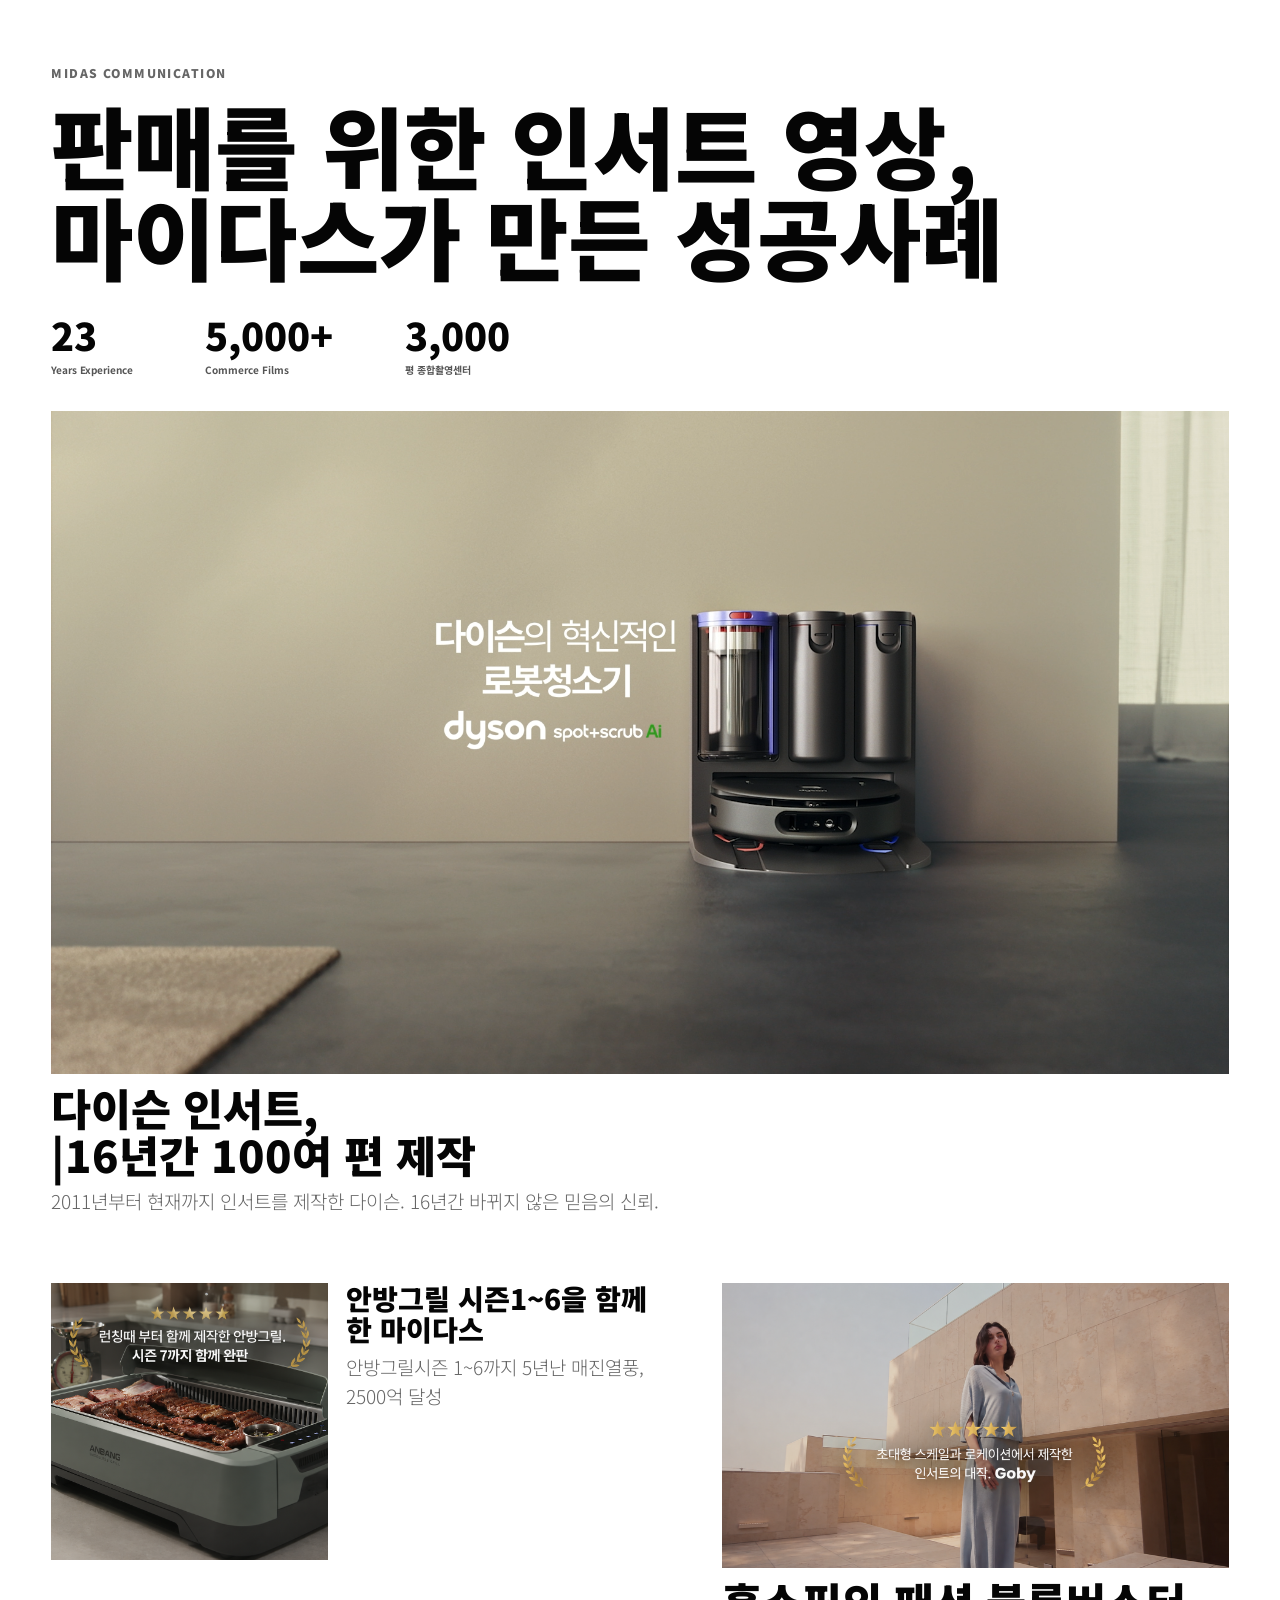
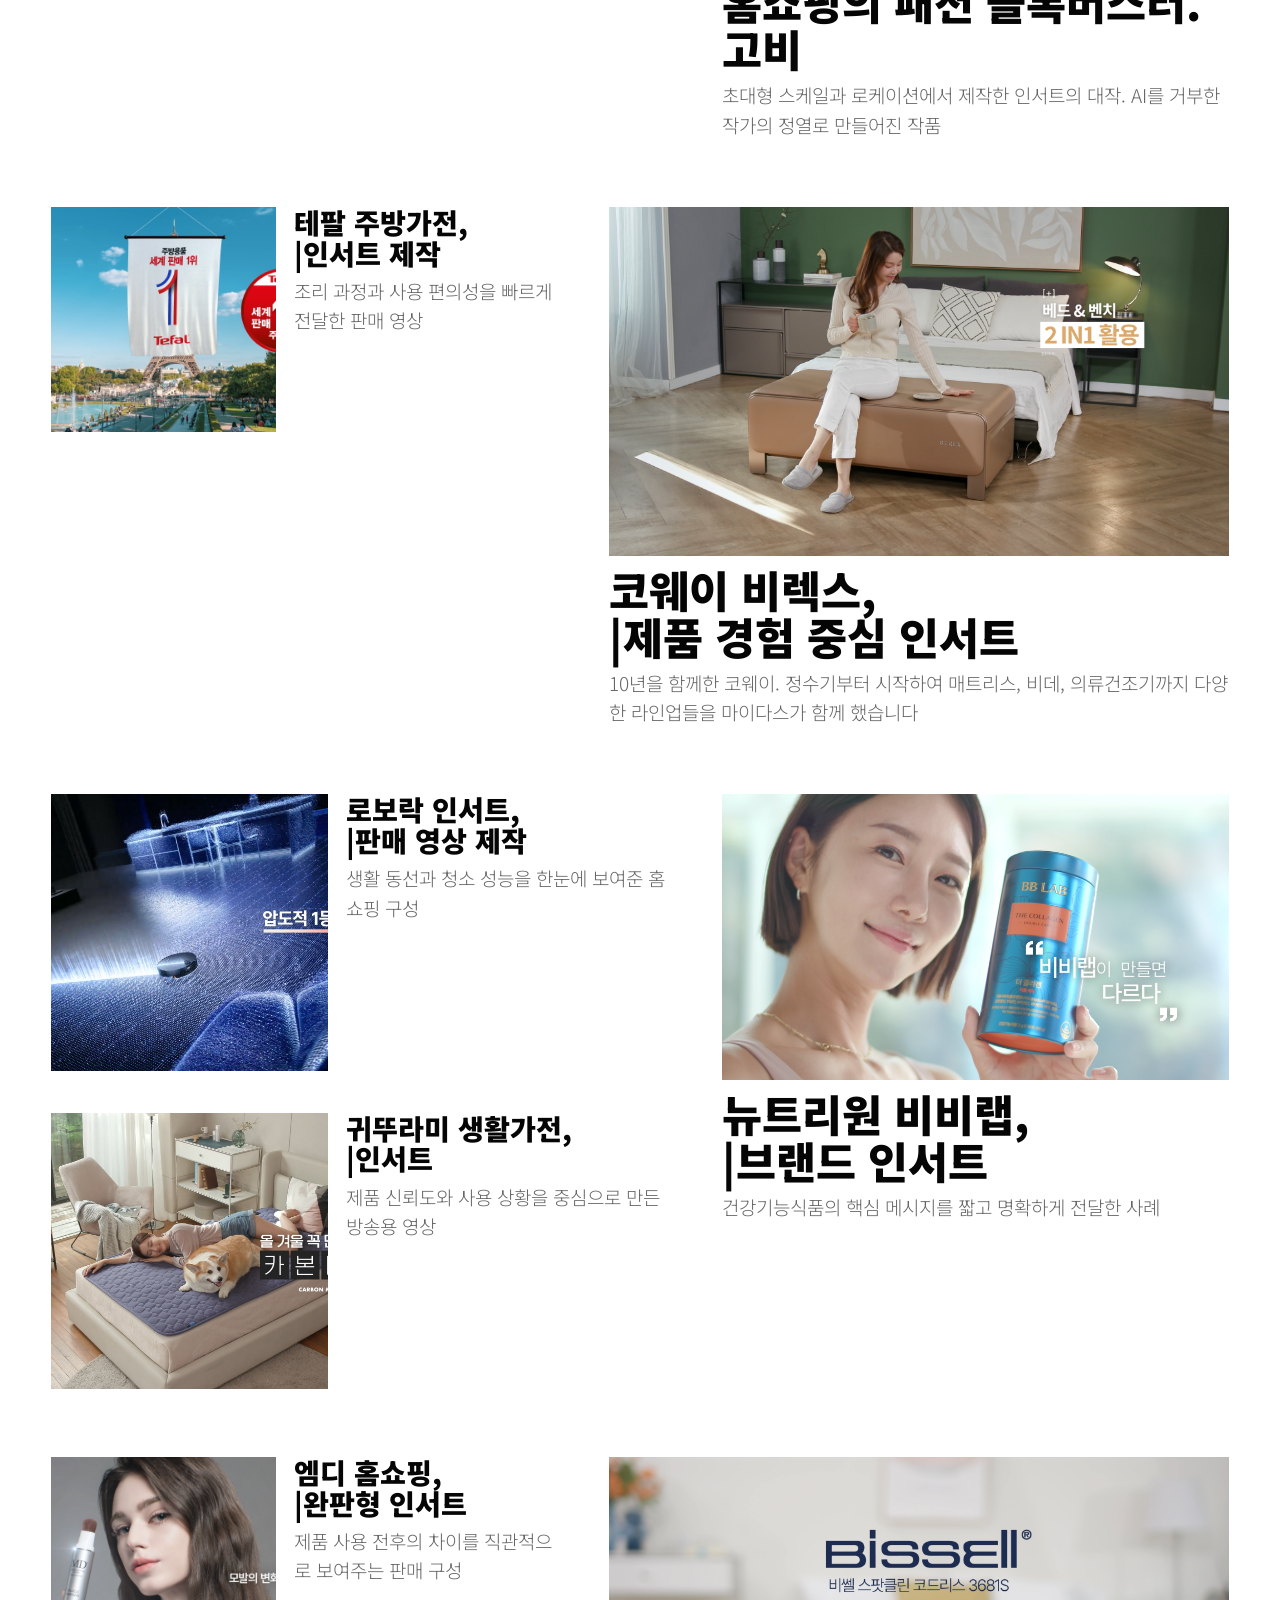
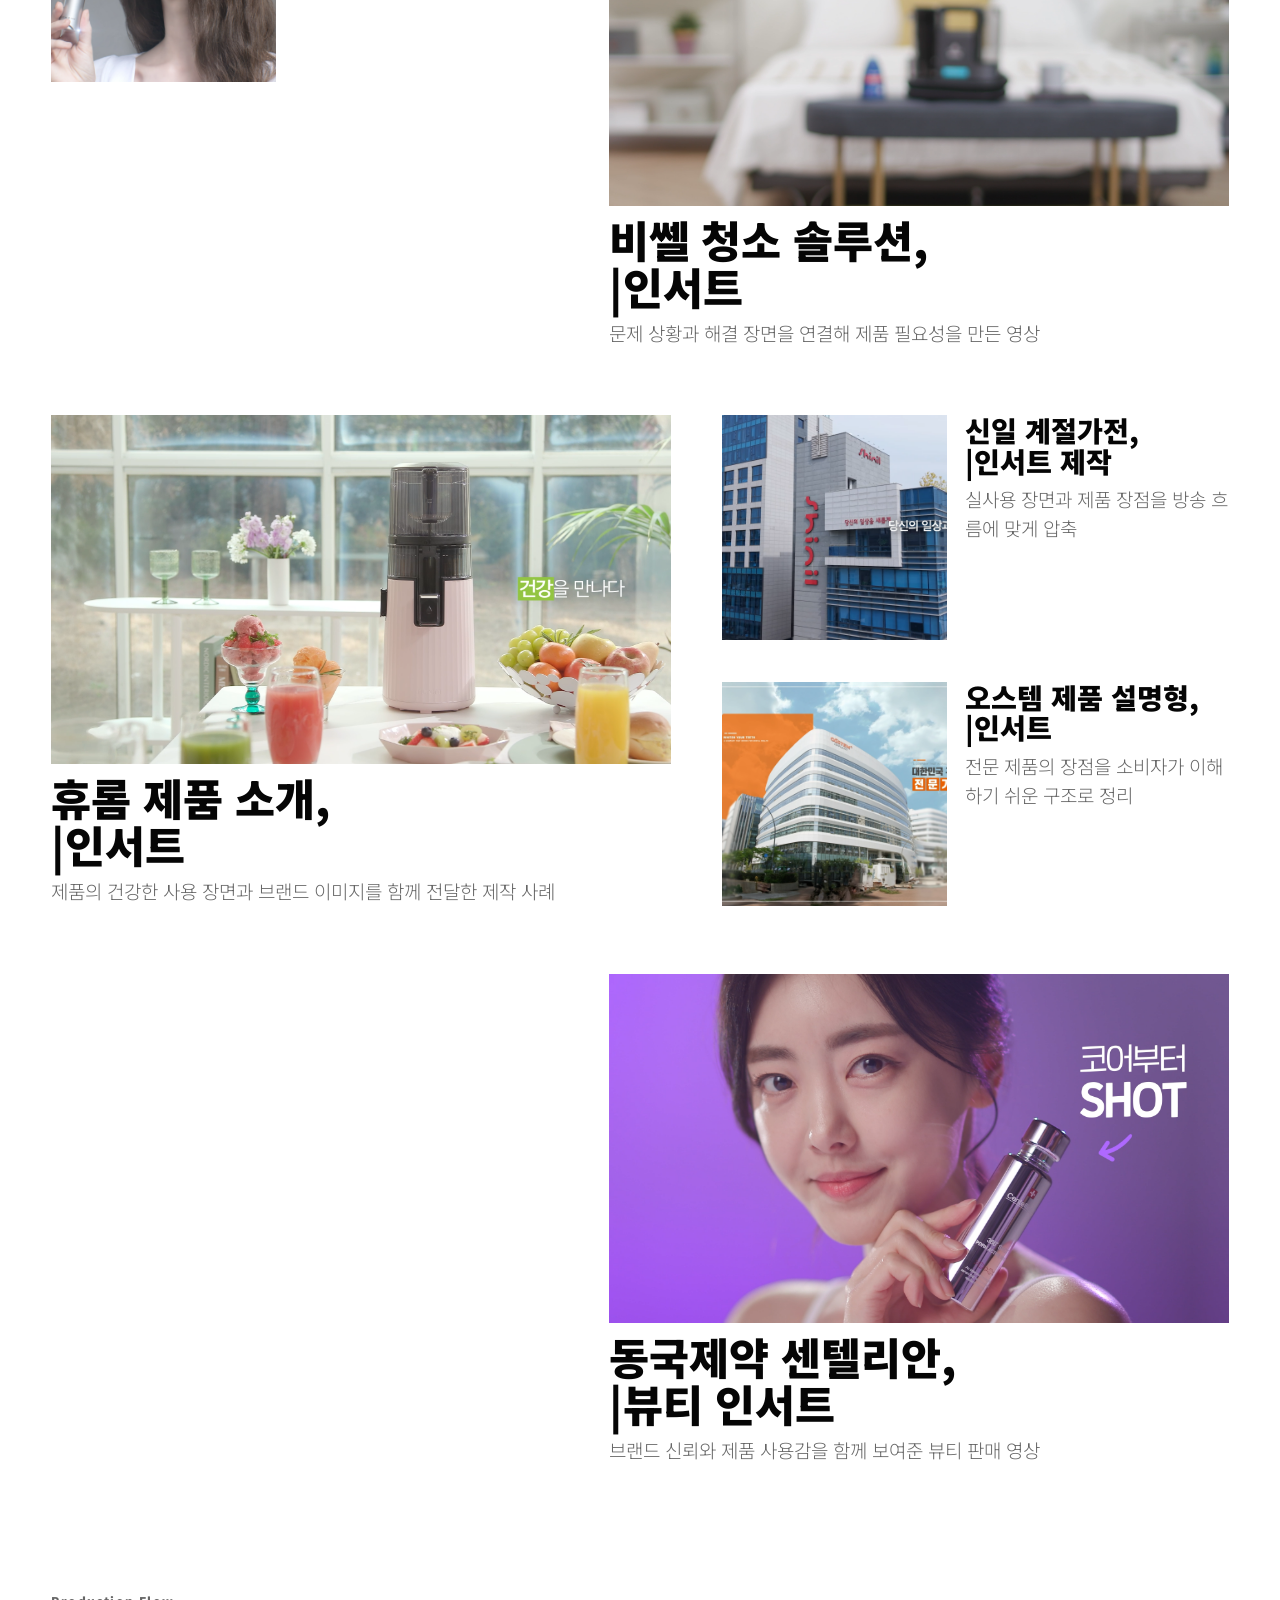
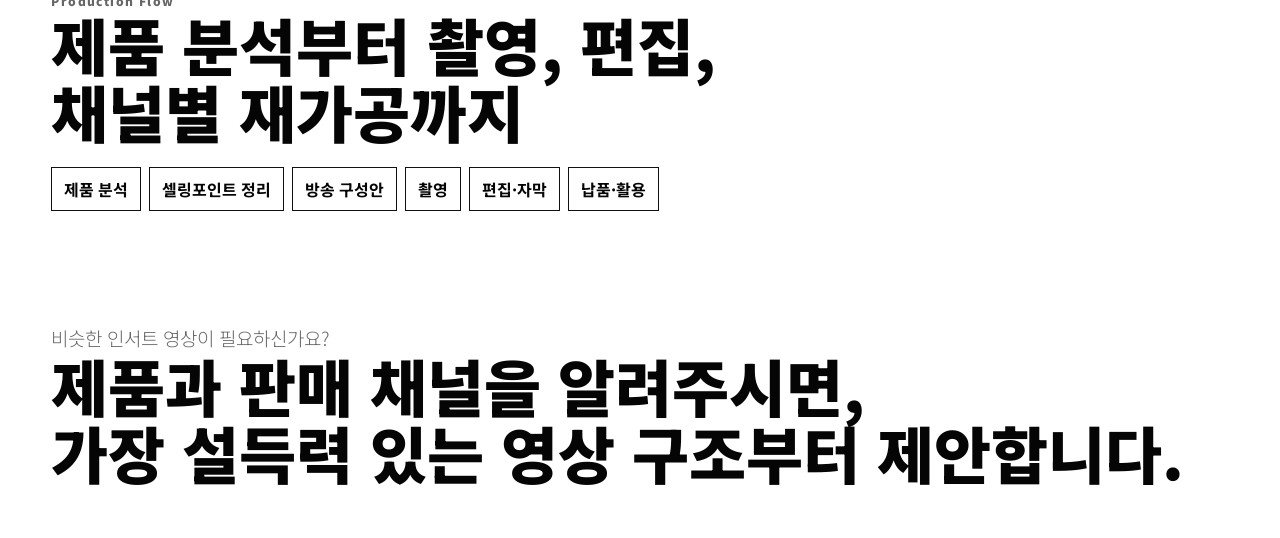
==== commit 5caf8dcb: "Update homepage from Google Sheets" ====
--- a/insert-success.html
+++ b/insert-success.html
@@ -1,2 +1,2 @@
-<!doctype html><html lang="ko"><head><meta charset="UTF-8"><meta name="viewport" content="width=device-width,initial-scale=1"><title>MIDAS Insert Success Cases</title><link rel="preconnect" href="https://fonts.googleapis.com"><link rel="preconnect" href="https://fonts.gstatic.com" crossorigin><link href="https://fonts.googleapis.com/css2?family=Noto+Sans+KR:wght@300;500;700;900&display=swap" rel="stylesheet"><style>*{box-sizing:border-box}body{margin:0;background:#fff;color:#050505;font-family:'Noto Sans KR',Arial,sans-serif}a{color:inherit;text-decoration:none}.hero{padding:56px 4vw 34px}.hero p,.eyebrow{font-weight:900;font-size:12px;letter-spacing:.12em}.hero h1{font-size:clamp(34px,7vw,92px);line-height:1.02;margin:16px 0 26px;font-weight:900}.stats{display:flex;gap:clamp(18px,6vw,72px);white-space:nowrap}.stats b{font-size:clamp(18px,4vw,38px);font-weight:900}.stats span{display:block;font-size:10px;font-weight:700;color:#555}.case-feature,.works-grid{padding:0 4vw}.editorial-row{display:grid;grid-template-columns:minmax(0,1.1fr) minmax(260px,.9fr);gap:clamp(22px,4vw,62px);align-items:start;margin:clamp(28px,5vw,58px) 0}.editorial-row:nth-child(even){grid-template-columns:minmax(260px,.9fr) minmax(0,1.1fr)}.editorial-row:nth-child(even)>.large-card{order:2}.stack-column{display:grid;gap:clamp(18px,2.5vw,34px)}.work-card{display:block;padding:0 0 10px;transition:.18s}.work-card:hover{background:#050505;color:#fff}.work-card:hover p{color:#bbb}figure{margin:0;overflow:hidden;background:#eee}.large-card figure{aspect-ratio:16/9}.small-card{display:grid;grid-template-columns:minmax(120px,.85fr) 1fr;gap:18px;align-items:start}.small-card figure{aspect-ratio:1/1}.work-card img{width:100%;height:100%;object-fit:cover;display:block}.caption{padding:10px 0 0}.small-card .caption{padding-top:0}h2{margin:0;font-size:clamp(24px,3.4vw,44px);line-height:1.08;font-weight:900}.small-card h2{font-size:clamp(20px,2.2vw,30px)}p{margin:8px 0 0;font-size:clamp(14px,1.5vw,19px);line-height:1.55;font-weight:300;color:#666}.process,.contact-cta{padding:52px 4vw}.process h2,.contact-cta h2{font-size:clamp(30px,5vw,62px)}.process div{display:flex;flex-wrap:wrap;gap:8px;margin-top:22px}.process span{border:1px solid #111;padding:9px 12px;font-weight:700}@media(max-width:760px){.hero{padding:38px 18px 24px}.stats{justify-content:space-between;gap:8px}.stats b{font-size:20px;text-align:center}.stats span{font-size:8px}.case-feature,.works-grid{padding:0 18px}.editorial-row,.editorial-row:nth-child(even){display:block;margin:24px 0}.editorial-row:nth-child(even)>.large-card{order:0}.stack-column{display:block}.work-card,.small-card{display:block;margin:0 0 24px;padding-bottom:0}.small-card figure,.large-card figure{aspect-ratio:16/9}.caption,.small-card .caption{padding:8px 0 0}.small-card h2,h2{font-size:24px}.process,.contact-cta{padding:36px 18px}}</style></head><body><header class="hero"><p>MIDAS COMMUNICATION</p><h1>판매를 위한 인서트 영상,<br>마이다스가 만든 성공사례</h1><div class="stats"><b>23<span>Years Experience</span></b><b>5,000+<span>Commerce Films</span></b><b>3,000<span>평 종합촬영센터</span></b></div></header><main><section class="case-feature"><a class="work-card large-card" href="https://www.youtube.com/watch?v=YJloBRVtW58" target="_blank" rel="noopener"><figure><img src="assets/img/insert/01-다이슨.png" alt="다이슨 인서트 성공사례"></figure><div class="caption"><h2>다이슨 인서트,<br>|16년간 100여 편 제작</h2><p>2011년부터 현재까지 인서트를 제작한 다이슨. 16년간 바뀌지 않은 믿음의 신뢰. </p></div></a></section><section class="works-grid"><section class="editorial-row"><a class="work-card large-card" href="https://www.youtube.com/watch?v=VkXqY6FxQPs" target="_blank" rel="noopener"><figure><img src="assets/img/insert/06-안방그릴.png" alt="안방그릴 인서트 성공사례"></figure><div class="caption"><h2>안방그릴 시즌1~6을 함께한 마이다스</h2><p>안방그릴시즌 1~6까지 5년난 매진열풍, 2500억 달성</p></div></a><div class="stack-column"><a class="work-card small-card" href="https://www.youtube.com/watch?v=ZAcKIKrOYzE" target="_blank" rel="noopener"><figure><img src="assets/img/insert/03-고비.png" alt="고비 인서트 성공사례"></figure><div class="caption"><h2>홈쇼핑의 패션 블록버스터.<br> 고비</h2><p>초대형 스케일과 로케이션에서 제작한 인서트의 대작. AI를 거부한 작가의 정열로 만들어진 작품</p></div></a><a class="work-card small-card" href="https://www.youtube.com/watch?v=VJdQchpLtYg" target="_blank" rel="noopener"><figure><img src="assets/img/insert/04-테팔.png" alt="테팔 인서트 성공사례"></figure><div class="caption"><h2>테팔 주방가전,<br>|인서트 제작</h2><p>조리 과정과 사용 편의성을 빠르게 전달한 판매 영상</p></div></a></div></section><section class="editorial-row"><a class="work-card large-card" href="https://www.youtube.com/watch?v=bI1KoRubVqc" target="_blank" rel="noopener"><figure><img src="assets/img/insert/03-코웨이-비렉스.png" alt="코웨이 비렉스 인서트 성공사례"></figure><div class="caption"><h2>코웨이 비렉스,<br>|제품 경험 중심 인서트</h2><p>10년을 함께한 코웨이. 정수기부터 시작하여 매트리스, 비데, 의류건조기까지 다양한 라인업들을 마이다스가 함께 했습니다</p></div></a><div class="stack-column"><a class="work-card small-card" href="https://www.youtube.com/watch?v=8kF6odmtlQk" target="_blank" rel="noopener"><figure><img src="assets/img/insert/02-로보락.png" alt="로보락 인서트 성공사례"></figure><div class="caption"><h2>로보락 인서트,<br>|판매 영상 제작</h2><p>생활 동선과 청소 성능을 한눈에 보여준 홈쇼핑 구성</p></div></a><a class="work-card small-card" href="https://www.youtube.com/watch?v=P6BZHz0Z4r8" target="_blank" rel="noopener"><figure><img src="assets/img/insert/07-귀뚜라미.png" alt="귀뚜라미 인서트 성공사례"></figure><div class="caption"><h2>귀뚜라미 생활가전,<br>|인서트</h2><p>제품 신뢰도와 사용 상황을 중심으로 만든 방송용 영상</p></div></a></div></section><section class="editorial-row"><a class="work-card large-card" href="https://www.youtube.com/watch?v=Me5SKtn4d7Q" target="_blank" rel="noopener"><figure><img src="assets/img/insert/08-뉴트리원-비비랩.png" alt="뉴트리원 비비랩 인서트 성공사례"></figure><div class="caption"><h2>뉴트리원 비비랩,<br>|브랜드 인서트</h2><p>건강기능식품의 핵심 메시지를 짧고 명확하게 전달한 사례</p></div></a><div class="stack-column"><a class="work-card small-card" href="https://www.youtube.com/watch?v=_7g2HPHQSF0" target="_blank" rel="noopener"><figure><img src="assets/img/insert/09-엠디.png" alt="엠디 인서트 성공사례"></figure><div class="caption"><h2>엠디 홈쇼핑,<br>|완판형 인서트</h2><p>제품 사용 전후의 차이를 직관적으로 보여주는 판매 구성</p></div></a><a class="work-card small-card" href="https://www.youtube.com/watch?v=5ABR43fQeGI" target="_blank" rel="noopener"><figure><img src="assets/img/insert/10-비쎌.png" alt="비쎌 인서트 성공사례"></figure><div class="caption"><h2>비쎌 청소 솔루션,<br>|인서트</h2><p>문제 상황과 해결 장면을 연결해 제품 필요성을 만든 영상</p></div></a></div></section><section class="editorial-row"><a class="work-card large-card" href="https://www.youtube.com/watch?v=Prb7M-NFYwU" target="_blank" rel="noopener"><figure><img src="assets/img/insert/11-휴롬.png" alt="휴롬 인서트 성공사례"></figure><div class="caption"><h2>휴롬 제품 소개,<br>|인서트</h2><p>제품의 건강한 사용 장면과 브랜드 이미지를 함께 전달한 제작 사례</p></div></a><div class="stack-column"><a class="work-card small-card" href="https://www.youtube.com/watch?v=uvN6dx4Ad9w" target="_blank" rel="noopener"><figure><img src="assets/img/insert/12-신일.png" alt="신일 인서트 성공사례"></figure><div class="caption"><h2>신일 계절가전,<br>|인서트 제작</h2><p>실사용 장면과 제품 장점을 방송 흐름에 맞게 압축</p></div></a><a class="work-card small-card" href="https://www.youtube.com/watch?v=EaPGOPDnOjQ" target="_blank" rel="noopener"><figure><img src="assets/img/insert/13-오스템.png" alt="오스템 인서트 성공사례"></figure><div class="caption"><h2>오스템 제품 설명형,<br>|인서트</h2><p>전문 제품의 장점을 소비자가 이해하기 쉬운 구조로 정리</p></div></a></div></section><section class="editorial-row"><a class="work-card large-card" href="https://www.youtube.com/watch?v=bz98h67059M" target="_blank" rel="noopener"><figure><img src="assets/img/insert/14-동국제약-센텔리안.png" alt="동국제약 센텔리안 인서트 성공사례"></figure><div class="caption"><h2>동국제약 센텔리안,<br>|뷰티 인서트</h2><p>브랜드 신뢰와 제품 사용감을 함께 보여준 뷰티 판매 영상</p></div></a><div class="stack-column"></div></section></section><section class="process"><p class="eyebrow">Production Flow</p><h2>제품 분석부터 촬영, 편집,<br>채널별 재가공까지</h2><div><span>제품 분석</span><span>셀링포인트 정리</span><span>방송 구성안</span><span>촬영</span><span>편집·자막</span><span>납품·활용</span></div></section><section class="contact-cta"><p>비슷한 인서트 영상이 필요하신가요?</p><h2>제품과 판매 채널을 알려주시면,<br>가장 설득력 있는 영상 구조부터 제안합니다.</h2></section></main></body></html>
-<!-- sheet-published 2026-06-17T03:09:17.470Z -->+<!doctype html><html lang="ko"><head><meta charset="UTF-8"><meta name="viewport" content="width=device-width,initial-scale=1"><title>MIDAS Insert Success Cases</title><link rel="preconnect" href="https://fonts.googleapis.com"><link rel="preconnect" href="https://fonts.gstatic.com" crossorigin><link href="https://fonts.googleapis.com/css2?family=Noto+Sans+KR:wght@300;500;700;900&display=swap" rel="stylesheet"><style>*{box-sizing:border-box}body{margin:0;background:#fff;color:#050505;font-family:'Noto Sans KR',Arial,sans-serif}a{color:inherit;text-decoration:none}.hero{padding:56px 4vw 34px}.hero p,.eyebrow{font-weight:900;font-size:12px;letter-spacing:.12em}.hero h1{font-size:clamp(34px,7vw,92px);line-height:1.02;margin:16px 0 26px;font-weight:900}.stats{display:flex;gap:clamp(18px,6vw,72px);white-space:nowrap}.stats b{font-size:clamp(18px,4vw,38px);font-weight:900}.stats span{display:block;font-size:10px;font-weight:700;color:#555}.case-feature,.works-grid{padding:0 4vw}.editorial-row{display:grid;grid-template-columns:minmax(0,1.1fr) minmax(260px,.9fr);gap:clamp(22px,4vw,62px);align-items:start;margin:clamp(28px,5vw,58px) 0}.editorial-row:nth-child(even){grid-template-columns:minmax(260px,.9fr) minmax(0,1.1fr)}.editorial-row:nth-child(even)>.large-card{order:2}.stack-column{display:grid;gap:clamp(18px,2.5vw,34px)}.work-card{display:block;padding:0 0 10px;transition:.18s}.work-card:hover{background:#050505;color:#fff}.work-card:hover p{color:#bbb}figure{margin:0;overflow:hidden;background:#eee}.large-card figure{aspect-ratio:16/9}.small-card{display:grid;grid-template-columns:minmax(120px,.85fr) 1fr;gap:18px;align-items:start}.small-card figure{aspect-ratio:1/1}.work-card img{width:100%;height:100%;object-fit:cover;display:block}.caption{padding:10px 0 0}.small-card .caption{padding-top:0}h2{margin:0;font-size:clamp(24px,3.4vw,44px);line-height:1.08;font-weight:900}.small-card h2{font-size:clamp(20px,2.2vw,30px)}p{margin:8px 0 0;font-size:clamp(14px,1.5vw,19px);line-height:1.55;font-weight:300;color:#666}.process,.contact-cta{padding:52px 4vw}.process h2,.contact-cta h2{font-size:clamp(30px,5vw,62px)}.process div{display:flex;flex-wrap:wrap;gap:8px;margin-top:22px}.process span{border:1px solid #111;padding:9px 12px;font-weight:700}@media(max-width:760px){.hero{padding:38px 18px 24px}.stats{justify-content:space-between;gap:8px}.stats b{font-size:20px;text-align:center}.stats span{font-size:8px}.case-feature,.works-grid{padding:0 18px}.editorial-row,.editorial-row:nth-child(even){display:block;margin:24px 0}.editorial-row:nth-child(even)>.large-card{order:0}.stack-column{display:block}.work-card,.small-card{display:block;margin:0 0 24px;padding-bottom:0}.small-card figure,.large-card figure{aspect-ratio:16/9}.caption,.small-card .caption{padding:8px 0 0}.small-card h2,h2{font-size:24px}.process,.contact-cta{padding:36px 18px}}</style></head><body><header class="hero"><p>MIDAS COMMUNICATION</p><h1>판매를 위한 인서트 영상,<br>마이다스가 만든 성공사례</h1><div class="stats"><b>23<span>Years Experience</span></b><b>5,000+<span>Commerce Films</span></b><b>3,000<span>평 종합촬영센터</span></b></div></header><main><section class="case-feature"><a class="work-card large-card" href="https://www.youtube.com/watch?v=YJloBRVtW58" target="_blank" rel="noopener"><figure><img src="assets/img/insert/01-다이슨.png" alt="다이슨 인서트 성공사례"></figure><div class="caption"><h2>다이슨 인서트,<br>|16년간 100여 편 제작</h2><p>2011년부터 현재까지 인서트를 제작한 다이슨. 16년간 바뀌지 않은 믿음의 신뢰. </p></div></a></section><section class="works-grid"><section class="editorial-row"><div class="stack-column"><a class="work-card small-card" href="https://www.youtube.com/watch?v=VkXqY6FxQPs" target="_blank" rel="noopener"><figure><img src="assets/img/insert/06-안방그릴.png" alt="안방그릴 인서트 성공사례"></figure><div class="caption"><h2>안방그릴 시즌1~6을 함께한 마이다스</h2><p>안방그릴시즌 1~6까지 5년난 매진열풍, 2500억 달성</p></div></a></div><a class="work-card large-card" href="https://www.youtube.com/watch?v=ZAcKIKrOYzE" target="_blank" rel="noopener"><figure><img src="assets/img/insert/03-고비.png" alt="고비 인서트 성공사례"></figure><div class="caption"><h2>홈쇼핑의 패션 블록버스터.<br> 고비</h2><p>초대형 스케일과 로케이션에서 제작한 인서트의 대작. AI를 거부한 작가의 정열로 만들어진 작품</p></div></a></section><section class="editorial-row"><div class="stack-column"><a class="work-card small-card" href="https://www.youtube.com/watch?v=VJdQchpLtYg" target="_blank" rel="noopener"><figure><img src="assets/img/insert/04-테팔.png" alt="테팔 인서트 성공사례"></figure><div class="caption"><h2>테팔 주방가전,<br>|인서트 제작</h2><p>조리 과정과 사용 편의성을 빠르게 전달한 판매 영상</p></div></a></div><a class="work-card large-card" href="https://www.youtube.com/watch?v=bI1KoRubVqc" target="_blank" rel="noopener"><figure><img src="assets/img/insert/03-코웨이-비렉스.png" alt="코웨이 비렉스 인서트 성공사례"></figure><div class="caption"><h2>코웨이 비렉스,<br>|제품 경험 중심 인서트</h2><p>10년을 함께한 코웨이. 정수기부터 시작하여 매트리스, 비데, 의류건조기까지 다양한 라인업들을 마이다스가 함께 했습니다</p></div></a></section><section class="editorial-row"><div class="stack-column"><a class="work-card small-card" href="https://www.youtube.com/watch?v=8kF6odmtlQk" target="_blank" rel="noopener"><figure><img src="assets/img/insert/02-로보락.png" alt="로보락 인서트 성공사례"></figure><div class="caption"><h2>로보락 인서트,<br>|판매 영상 제작</h2><p>생활 동선과 청소 성능을 한눈에 보여준 홈쇼핑 구성</p></div></a><a class="work-card small-card" href="https://www.youtube.com/watch?v=P6BZHz0Z4r8" target="_blank" rel="noopener"><figure><img src="assets/img/insert/07-귀뚜라미.png" alt="귀뚜라미 인서트 성공사례"></figure><div class="caption"><h2>귀뚜라미 생활가전,<br>|인서트</h2><p>제품 신뢰도와 사용 상황을 중심으로 만든 방송용 영상</p></div></a></div><a class="work-card large-card" href="https://www.youtube.com/watch?v=Me5SKtn4d7Q" target="_blank" rel="noopener"><figure><img src="assets/img/insert/08-뉴트리원-비비랩.png" alt="뉴트리원 비비랩 인서트 성공사례"></figure><div class="caption"><h2>뉴트리원 비비랩,<br>|브랜드 인서트</h2><p>건강기능식품의 핵심 메시지를 짧고 명확하게 전달한 사례</p></div></a></section><section class="editorial-row"><div class="stack-column"><a class="work-card small-card" href="https://www.youtube.com/watch?v=_7g2HPHQSF0" target="_blank" rel="noopener"><figure><img src="assets/img/insert/09-엠디.png" alt="엠디 인서트 성공사례"></figure><div class="caption"><h2>엠디 홈쇼핑,<br>|완판형 인서트</h2><p>제품 사용 전후의 차이를 직관적으로 보여주는 판매 구성</p></div></a></div><a class="work-card large-card" href="https://www.youtube.com/watch?v=5ABR43fQeGI" target="_blank" rel="noopener"><figure><img src="assets/img/insert/10-비쎌.png" alt="비쎌 인서트 성공사례"></figure><div class="caption"><h2>비쎌 청소 솔루션,<br>|인서트</h2><p>문제 상황과 해결 장면을 연결해 제품 필요성을 만든 영상</p></div></a></section><section class="editorial-row"><a class="work-card large-card" href="https://www.youtube.com/watch?v=Prb7M-NFYwU" target="_blank" rel="noopener"><figure><img src="assets/img/insert/11-휴롬.png" alt="휴롬 인서트 성공사례"></figure><div class="caption"><h2>휴롬 제품 소개,<br>|인서트</h2><p>제품의 건강한 사용 장면과 브랜드 이미지를 함께 전달한 제작 사례</p></div></a><div class="stack-column"><a class="work-card small-card" href="https://www.youtube.com/watch?v=uvN6dx4Ad9w" target="_blank" rel="noopener"><figure><img src="assets/img/insert/12-신일.png" alt="신일 인서트 성공사례"></figure><div class="caption"><h2>신일 계절가전,<br>|인서트 제작</h2><p>실사용 장면과 제품 장점을 방송 흐름에 맞게 압축</p></div></a><a class="work-card small-card" href="https://www.youtube.com/watch?v=EaPGOPDnOjQ" target="_blank" rel="noopener"><figure><img src="assets/img/insert/13-오스템.png" alt="오스템 인서트 성공사례"></figure><div class="caption"><h2>오스템 제품 설명형,<br>|인서트</h2><p>전문 제품의 장점을 소비자가 이해하기 쉬운 구조로 정리</p></div></a></div></section><section class="editorial-row"><a class="work-card large-card" href="https://www.youtube.com/watch?v=bz98h67059M" target="_blank" rel="noopener"><figure><img src="assets/img/insert/14-동국제약-센텔리안.png" alt="동국제약 센텔리안 인서트 성공사례"></figure><div class="caption"><h2>동국제약 센텔리안,<br>|뷰티 인서트</h2><p>브랜드 신뢰와 제품 사용감을 함께 보여준 뷰티 판매 영상</p></div></a><div class="stack-column"></div></section></section><section class="process"><p class="eyebrow">Production Flow</p><h2>제품 분석부터 촬영, 편집,<br>채널별 재가공까지</h2><div><span>제품 분석</span><span>셀링포인트 정리</span><span>방송 구성안</span><span>촬영</span><span>편집·자막</span><span>납품·활용</span></div></section><section class="contact-cta"><p>비슷한 인서트 영상이 필요하신가요?</p><h2>제품과 판매 채널을 알려주시면,<br>가장 설득력 있는 영상 구조부터 제안합니다.</h2></section></main></body></html>
+<!-- sheet-published 2026-06-17T05:54:24.122Z -->
